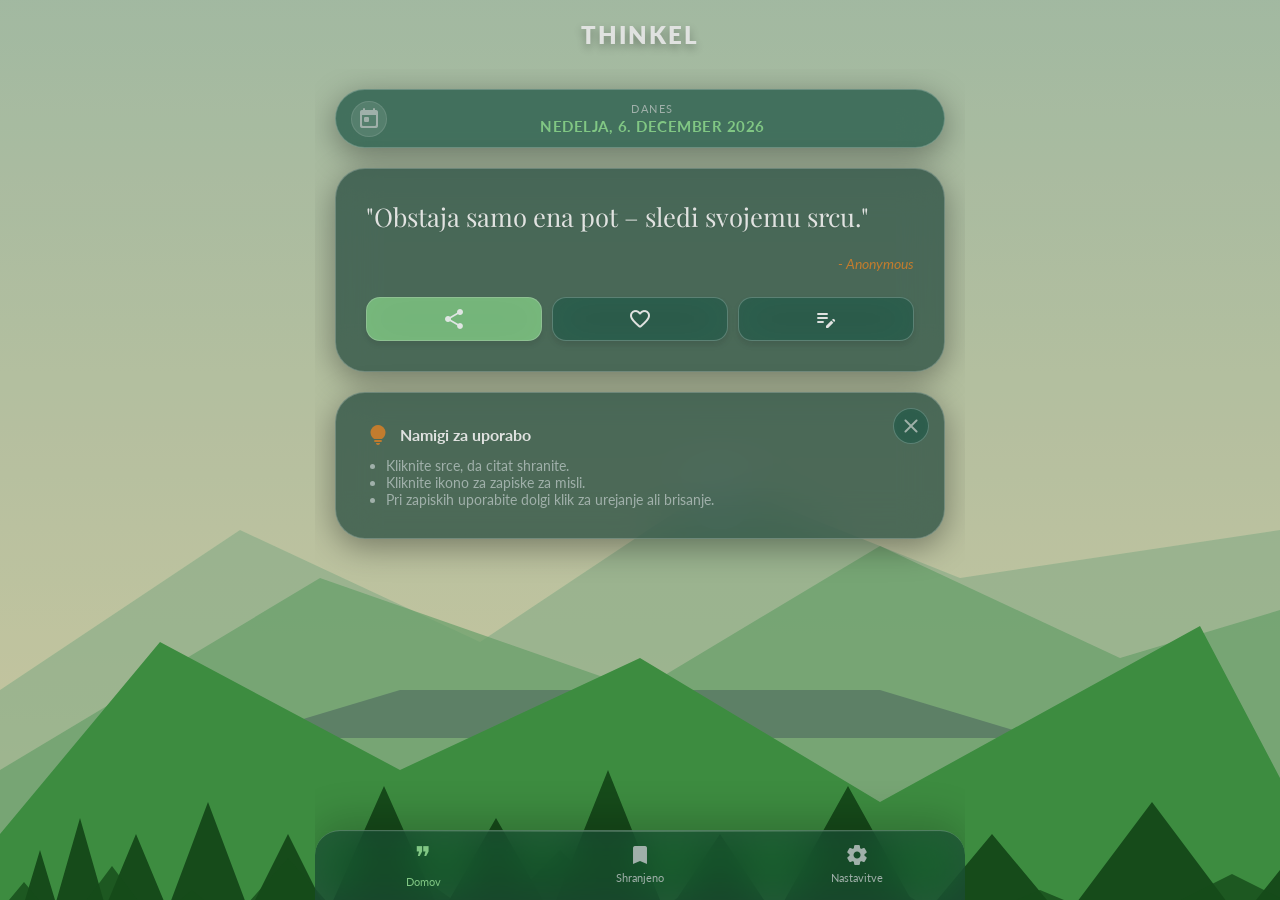
==== index.html @ a015482d "Redesign website to Glassmorphism aesthetic - Implement Glassmorphism globally using CSS variables f" ====
<!DOCTYPE html>
<html lang="sl">
<head>
    <meta charset="UTF-8">
    <meta name="viewport" content="width=device-width, initial-scale=1.0, maximum-scale=1.0, user-scalable=no, viewport-fit=cover">
    <meta name="mobile-web-app-capable" content="yes">
    <meta name="apple-mobile-web-app-capable" content="yes">
    <meta name="apple-mobile-web-app-status-bar-style" content="black-translucent">
    <meta name="theme-color" content="#143028">
    <link rel="manifest" href="manifest.json">
    <link rel="apple-touch-icon" href="icon-192x192.png">
    
    <title>Thinkel - Dnevna Inspiracija</title>
    <meta name="description" content="Thinkel: Dnevna inspiracija, citati in osebni dnevnik.">
    
    <link href="https://fonts.googleapis.com/icon?family=Material+Icons+Round" rel="stylesheet">
    <link href="https://fonts.googleapis.com/css2?family=Lato:wght@300;400;700&family=Playfair+Display:ital,wght@0,400;0,700;1,400&display=swap" rel="stylesheet">
    <link rel="stylesheet" href="style.css">
</head>
<body class="dark-theme">

    <div id="app-container">
        <header>
            <h1>Thinkel</h1>
        </header>

        <main>
            <div class="card date-card">
                <button class="date-picker-btn" onclick="openDatePicker()" aria-label="Izberi datum">
                    <span class="material-icons-round">today</span>
                </button>
                <div class="date-content">
                    <div id="date-label" class="date-label" data-i18n="today">Danes</div>
                    <div id="current-date" class="date-text">...</div>
                </div>
                <input type="date" id="hidden-date-input" onchange="handleDateChange(this.value)" style="opacity: 0; position: absolute; pointer-events: none; width:1px; height:1px;">
            </div>

            <div class="card">
                <div id="quote-content-wrapper">
                    <div id="daily-quote-text" class="quote-text">...</div>
                    <div id="daily-quote-author" class="quote-author"></div>
                    <div class="action-buttons">
                        <button class="action-btn primary" onclick="shareQuote()">
                            <span class="material-icons-round">share</span>
                        </button>
                        <button id="btn-fav-daily" class="action-btn fav" onclick="toggleFavorite(currentQuote.id)">
                            <span class="material-icons-round">favorite_border</span>
                        </button>
                        <button class="action-btn" onclick="openNotesModal()">
                            <span class="material-icons-round">edit_note</span>
                        </button>
                    </div>
                </div>
            </div>

            <div id="info-card" class="card">
                <button class="date-picker-btn glass-btn-close" onclick="hideInfoCard()">
                    <span class="material-icons-round">close</span>
                </button>
                <div style="padding-right: 20px;">
                    <div style="margin-bottom: 10px; display:flex; align-items:center; gap:10px;">
                        <span class="material-icons-round" style="color: var(--accent-gold)">lightbulb</span>
                        <span style="font-weight:700; color: var(--text-primary);" data-i18n="usage_tips">Znamki za uporabo</span>
                    </div>
                    <ul style="margin:0; padding-left:20px; font-size: 0.9rem; color: var(--text-secondary);">
                        <li data-i18n="tip1">Kliknite srce, da citat shranite.</li>
                        <li data-i18n="tip2">Kliknite ikono za zapiske za misli.</li>
                        <li data-i18n="tip3">Pri zapiskih uporabite dolgi klik za urejanje ali brisanje.</li>
                    </ul>
                </div>
            </div>
        </main>

        <!-- Bottom Navigation -->
        <nav class="bottom-nav">
            <a href="index.html" class="nav-item active">
                <span class="nav-quote-icon">❞</span>
                <span data-i18n="nav_today">Domov</span>
            </a>
            <a href="saved.html" class="nav-item">
                <span class="material-icons-round">bookmark</span>
                <span data-i18n="nav_saved">Shranjeno</span>
            </a>
            <a href="settings.html" class="nav-item">
                <span class="material-icons-round">settings</span>
                <span data-i18n="nav_settings">Nastavitve</span>
            </a>
        </nav>
    </div>

    <!-- Notes Modal -->
    <div id="notes-modal" class="modal-overlay">
        <div class="modal-card">
            <div class="modal-header">
                <h3 class="modal-title" data-i18n="my_thoughts">Moje misli</h3>
                <button class="btn btn-icon-only" style="background:transparent; color:var(--text-primary); width:auto;" onclick="closeNotesModal()">
                    <span class="material-icons-round">close</span>
                </button>
            </div>
            <div id="modal-quote-ref" class="modal-quote-ref">
                <span id="modal-quote-text" class="modal-quote-text">...</span>
                <span id="modal-quote-author" class="modal-quote-author">...</span>
            </div>
            
            <textarea id="modal-note-input" class="modal-note-area" placeholder="..." oninput="saveNoteFromModal()"></textarea>
            <button class="btn btn-primary" onclick="closeNotesModal()" data-i18n="save_close">Shrani in zapri</button>
        </div>
    </div>

    <!-- Toast -->
    <div id="toast" class="toast">
        <span class="material-icons-round toast-icon">check_circle</span>
        <span id="toast-message">Sporočilo</span>
    </div>

    <script src="app.js"></script>
    <script>
        function openDatePicker() {
            const input = document.getElementById('hidden-date-input');
            if (input.showPicker) {
                try {
                    input.showPicker();
                } catch (e) {
                    input.click();
                }
            } else {
                input.click();
            }
        }

        // Initialize home page
        document.addEventListener('DOMContentLoaded', () => {
            loadSettings();
            loadDate();
            checkInfoCard();
            loadDailyQuote();
            updateTexts();
        });
    </script>
</body>
</html>
---- style.css ----
:root {
    /* Dark Theme (Default) */
    --bg-color: #143028;
    --surface-color: rgba(31, 69, 57, 0.7);
    --surface-light: rgba(42, 94, 77, 0.8);
    --accent-color: #81C784;
    --accent-gold: #C27C2E;
    --text-primary: #E0E2E0;
    --text-secondary: #A0B0AA;
    --danger: #e57373;
    
    --radius-xl: 30px;
    --radius-md: 16px;
    --radius-sm: 8px;
    --shadow-soft: 0 8px 32px 0 rgba(0, 0, 0, 0.37);
    
    --font-quote: 'Playfair Display', serif;
    --font-ui: 'Lato', sans-serif;
    --font-comic: 'Comic Sans MS', cursive, sans-serif;
    
    --base-font-size: 16px;
    --quote-font-size: 1.6rem;
    
    --safe-area-bottom: env(safe-area-inset-bottom, 20px);

    --glass-blur: 20px;
    --glass-border: 1px solid rgba(255, 255, 255, 0.22);
}

/* Light Theme - Redesigned for compatibility with green background */
body.light-theme {
    --bg-color: #E8F5E9;
    --surface-color: rgba(255, 255, 255, 0.5);
    --surface-light: rgba(255, 255, 255, 0.7);
    --accent-color: #2E7D32;
    --accent-gold: #C27C2E;
    --text-primary: #1B5E20;
    --text-secondary: #4E7E52;
    --shadow-soft: 0 8px 32px 0 rgba(31, 38, 135, 0.1);
    --glass-border: 1px solid rgba(255, 255, 255, 0.45);
}

/* === RESET & BASE === */
* {
    box-sizing: border-box;
    -webkit-tap-highlight-color: transparent;
}

html, body {
    font-size: var(--base-font-size);
    transition: font-size 0.2s ease;
}

body {
    margin: 0;
    padding: 0;
    font-family: var(--font-ui);
    background: url('background.svg') no-repeat center center fixed;
    background-size: cover;
    color: var(--text-primary);
    height: 100vh;
    display: flex;
    flex-direction: column;
    overflow: hidden;
    transition: background-color 0.3s, color 0.3s;
}

/* Base overlay to ensure readability if needed, but we want glass effect */
body::before {
    content: '';
    position: fixed;
    top: 0;
    left: 0;
    width: 100%;
    height: 100%;
    background: rgba(0, 0, 0, 0.2);
    z-index: -1;
}

body.light-theme::before {
    background: rgba(255, 255, 255, 0.1);
}

/* === CONTAINER === */
#app-container {
    width: 100%;
    height: 100%;
    display: flex;
    flex-direction: column;
    position: relative;
}

/* === HEADER === */
header {
    padding: 20px;
    text-align: center;
    z-index: 10;
    position: relative;
}

h1 {
    margin: 0;
    font-size: 1.5rem;
    letter-spacing: 2px;
    color: var(--text-primary);
    text-transform: uppercase;
    font-weight: 800;
    text-shadow: 0 4px 8px rgba(0,0,0,0.3);
}

body.light-theme h1 {
    color: var(--accent-color);
    text-shadow: 0 2px 4px rgba(0,0,0,0.1);
}

.back-btn {
    position: absolute;
    left: 20px;
    top: 50%;
    transform: translateY(-50%);
    background: var(--surface-light);
    backdrop-filter: blur(var(--glass-blur));
    -webkit-backdrop-filter: blur(var(--glass-blur));
    border: var(--glass-border);
    color: var(--text-primary);
    width: 44px;
    height: 44px;
    border-radius: 50%;
    cursor: pointer;
    display: flex;
    align-items: center;
    justify-content: center;
    transition: all 0.2s;
    box-shadow: var(--shadow-soft);
}

.back-btn.show {
    display: flex;
}

.back-btn:active {
    transform: translateY(-50%) scale(0.95);
}

/* === MAIN CONTENT === */
main {
    flex: 1;
    overflow-y: auto;
    padding: 20px;
    padding-bottom: 100px;
    scrollbar-width: none;
}

main::-webkit-scrollbar {
    display: none;
}

.view {
    display: none;
    animation: fadeIn 0.4s ease-out;
}

.view.active {
    display: block;
}

@keyframes fadeIn {
    from {
        opacity: 0;
        transform: translateY(10px);
    }
    to {
        opacity: 1;
        transform: translateY(0);
    }
}

/* === CARDS === */
.card {
    background: var(--surface-color);
    backdrop-filter: blur(var(--glass-blur));
    -webkit-backdrop-filter: blur(var(--glass-blur));
    border-radius: var(--radius-xl);
    padding: 30px;
    margin-bottom: 20px;
    box-shadow: var(--shadow-soft);
    border: var(--glass-border);
    position: relative;
}

/* === DATE CARD === */
.date-card {
    padding: 12px 20px;
    text-align: center;
    background: var(--surface-light);
}

.date-picker-btn {
    position: absolute;
    left: 15px;
    top: 50%;
    transform: translateY(-50%);
    background: rgba(255, 255, 255, 0.1);
    border: 1px solid rgba(255, 255, 255, 0.1);
    color: var(--text-secondary);
    width: 36px;
    height: 36px;
    border-radius: 50%;
    display: flex;
    align-items: center;
    justify-content: center;
    cursor: pointer;
    transition: all 0.2s;
    z-index: 2;
}

.date-picker-btn:active {
    transform: translateY(-50%) scale(0.9);
    background: rgba(255,255,255,0.2);
}

.glass-btn-close {
    top: 15px;
    right: 15px;
    left: auto;
    transform: none;
    background: var(--surface-light);
    border: var(--glass-border);
    backdrop-filter: blur(var(--glass-blur));
    -webkit-backdrop-filter: blur(var(--glass-blur));
}

.glass-btn-close:active {
    transform: scale(0.9);
}

.date-content {
    padding-left: 25px;
    text-align: center;
    flex: 1;
}

.date-label {
    font-size: 0.7rem;
    color: var(--text-secondary);
    text-transform: uppercase;
    letter-spacing: 1.5px;
    margin-bottom: 2px;
}

.date-text {
    font-size: 0.95rem;
    letter-spacing: 0.5px;
    color: var(--accent-color);
    text-transform: uppercase;
    font-weight: 700;
}

/* === QUOTE STYLES === */
.quote-text {
    font-family: var(--font-quote);
    font-size: var(--quote-font-size);
    line-height: 1.4;
    margin-bottom: 20px;
    color: var(--text-primary);
    transition: font-size 0.2s;
    text-shadow: 0 1px 2px rgba(0,0,0,0.1);
}

.quote-author {
    font-family: var(--font-ui);
    font-size: 0.9rem;
    color: var(--accent-gold);
    text-align: right;
    font-style: italic;
    margin-bottom: 25px;
}

/* === BUTTONS === */
.action-buttons {
    display: grid;
    grid-template-columns: 1fr 1fr 1fr;
    gap: 10px;
}

.action-btn {
    background: var(--surface-light);
    backdrop-filter: blur(var(--glass-blur));
    -webkit-backdrop-filter: blur(var(--glass-blur));
    border: var(--glass-border);
    color: var(--text-primary);
    height: 44px;
    border-radius: 14px;
    cursor: pointer;
    display: flex;
    align-items: center;
    justify-content: center;
    transition: transform 0.1s ease, background 0.2s;
    box-shadow: 0 4px 6px rgba(0,0,0,0.1);
}

.action-btn:active {
    transform: scale(0.95);
}

.action-btn.primary {
    background: var(--accent-color);
    opacity: 0.85;
    color: white;
    border: var(--glass-border);
    backdrop-filter: blur(var(--glass-blur));
    -webkit-backdrop-filter: blur(var(--glass-blur));
}

body.light-theme .action-btn.primary {
    color: white;
    background: var(--accent-color);
}

.action-btn.fav.active {
    color: var(--danger);
    background: rgba(229, 115, 115, 0.2);
}

.action-btn .material-icons-round {
    font-size: 24px;
}

@keyframes heartPop {
    0% { transform: scale(1); }
    50% { transform: scale(1.4); }
    100% { transform: scale(1); }
}

.anim-pop {
    animation: heartPop 0.3s cubic-bezier(0.175, 0.885, 0.32, 1.275);
}

/* === LONG PRESS === */
.long-press-active {
    filter: blur(4px);
    opacity: 0.6;
    transition: filter 0.2s ease, opacity 0.2s ease;
    pointer-events: none;
}

.action-row {
    display: flex;
    justify-content: flex-end;
    gap: 10px;
    margin-top: 15px;
    padding-top: 15px;
    border-top: 1px solid rgba(255,255,255,0.1);
    animation: fadeIn 0.2s ease-out;
}

/* === SEARCH === */
.search-container {
    position: sticky;
    top: 0;
    /* background: var(--bg-color); Removed to keep transparency */
    padding: 10px 0 20px 0;
    z-index: 5;
    margin-bottom: 10px;
}

.search-input-wrapper {
    position: relative;
    width: 100%;
}

.search-input-wrapper .material-icons-round {
    position: absolute;
    left: 15px;
    top: 50%;
    transform: translateY(-50%);
    color: var(--text-secondary);
    pointer-events: none;
}

.search-input {
    width: 100%;
    padding: 12px 12px 12px 45px;
    border-radius: var(--radius-md);
    border: var(--glass-border);
    background: var(--surface-color);
    backdrop-filter: blur(var(--glass-blur));
    -webkit-backdrop-filter: blur(var(--glass-blur));
    color: var(--text-primary);
    font-family: var(--font-ui);
    font-size: 1rem;
    outline: none;
    transition: border-color 0.2s;
    box-shadow: var(--shadow-soft);
}

.search-input:focus {
    border-color: var(--accent-color);
}

/* === SAVED ITEMS === */
.saved-tabs {
    display: flex;
    gap: 10px;
    margin-bottom: 10px;
}

.saved-tab {
    flex: 1;
    padding: 12px;
    text-align: center;
    background: var(--surface-color);
    backdrop-filter: blur(var(--glass-blur));
    -webkit-backdrop-filter: blur(var(--glass-blur));
    border: var(--glass-border);
    border-radius: 50px;
    cursor: pointer;
    color: var(--text-secondary);
    font-weight: 700;
    font-size: 0.9rem;
    transition: all 0.2s;
    display: flex;
    align-items: center;
    justify-content: center;
    gap: 6px;
    box-shadow: var(--shadow-soft);
}

.saved-tab.active {
    background: var(--accent-color);
    opacity: 0.9;
    color: white;
    border: var(--glass-border);
    backdrop-filter: blur(var(--glass-blur));
    -webkit-backdrop-filter: blur(var(--glass-blur));
}

.saved-tab .material-icons-round {
    font-size: 18px;
}

.fav-item, .note-item {
    background: var(--surface-color);
    backdrop-filter: blur(var(--glass-blur));
    -webkit-backdrop-filter: blur(var(--glass-blur));
    border: var(--glass-border);
    padding: 20px;
    border-radius: var(--radius-md);
    margin-bottom: 15px;
    display: block;
    transition: transform 0.2s;
    box-shadow: var(--shadow-soft);
    position: relative;
}

.note-item {
    border-left: 4px solid var(--accent-gold);
    cursor: pointer;
}

.note-item:active {
    transform: scale(0.98);
}

.fav-content, .note-content {
    pointer-events: none;
}

.fav-quote, .note-quote-ref {
    font-family: var(--font-quote);
    font-size: 1.1rem;
    margin-bottom: 5px;
}

.fav-author {
    font-size: 0.8rem;
    color: var(--text-secondary);
}

.note-quote-ref {
    font-size: 0.9rem;
    font-style: italic;
    opacity: 0.6;
    color: var(--accent-gold);
    margin-bottom: 4px;
    display: block;
}

.note-author {
    font-size: 0.8rem;
    color: var(--text-secondary);
    margin-bottom: 12px;
}

.note-body {
    font-size: 1.15rem;
    line-height: 1.5;
    white-space: pre-wrap;
    color: var(--text-primary);
}

/* === SETTINGS === */
.setting-item {
    margin-bottom: 35px;
}

.setting-label {
    font-size: 0.85rem;
    color: var(--text-secondary);
    display: block;
    margin-bottom: 12px;
    padding-left: 4px;
}

.segment-control {
    background: var(--surface-light);
    backdrop-filter: blur(var(--glass-blur));
    -webkit-backdrop-filter: blur(var(--glass-blur));
    border: var(--glass-border);
    padding: 5px;
    border-radius: 50px;
    display: flex;
    position: relative;
    gap: 4px;
    box-shadow: var(--shadow-soft);
}

.segment-pill {
    position: absolute;
    top: 5px;
    bottom: 5px;
    left: 0;
    background: rgba(255, 255, 255, 0.2);
    backdrop-filter: blur(5px);
    -webkit-backdrop-filter: blur(5px);
    border: 1px solid rgba(255, 255, 255, 0.3);
    border-radius: 25px;
    z-index: 1;
    transition: transform 0.3s cubic-bezier(0.4, 0.0, 0.2, 1), width 0.3s cubic-bezier(0.4, 0.0, 0.2, 1);
    box-shadow: 0 4px 12px rgba(0,0,0,0.1);
}

body.light-theme .segment-pill {
    background: rgba(0, 0, 0, 0.05);
    border: 1px solid rgba(0, 0, 0, 0.1);
}

.segment-opt {
    flex: 1;
    text-align: center;
    padding: 10px 0;
    border-radius: 25px;
    color: var(--text-secondary);
    font-size: 0.95rem;
    font-weight: 600;
    cursor: pointer;
    z-index: 2;
    position: relative;
    transition: color 0.2s;
    user-select: none;
    background: transparent;
}

input[type="file"] {
    display: none;
}

/* === WALLPAPER EDITOR === */
.main-container {
    flex: 1;
    display: flex;
    flex-direction: column;
    overflow: hidden;
    position: relative;
}

#editor-view {
    display: none;
    flex-direction: column;
    height: 100%;
    overflow: hidden;
    position: relative;
}

#editor-view.active {
    display: flex;
}

.image-section {
    height: 50vh;
    min-height: 300px;
    max-height: 500px;
    position: relative;
    flex-shrink: 0;
    background-color: rgba(0,0,0,0.1);
    border-radius: var(--radius-xl);
    overflow: hidden;
    margin: 0 20px 20px 20px;
}

#image-container {
    position: relative;
    width: 100%;
    height: 100%;
    background-size: contain;
    background-position: center;
    background-repeat: no-repeat;
    border-radius: var(--radius-xl);
}

#quote-overlay {
    position: absolute;
    width: 85%;
    max-width: 320px;
    text-align: center;
    padding: 25px;
    border-radius: var(--radius-md);
    transition: all 0.3s ease;
    z-index: 2;
    top: 50%;
    left: 50%;
    transform: translate(-50%, -50%);
    text-shadow: 0 2px 4px rgba(0,0,0,0.5);
    background: transparent;
    border: none;
    backdrop-filter: none;
    -webkit-backdrop-filter: none;
}

body.light-theme #quote-overlay {
    text-shadow: 0 2px 4px rgba(0,0,0,0.2);
}

#quote-text {
    font-family: var(--font-quote);
    font-size: var(--quote-font-size);
    color: var(--text-primary);
    line-height: 1.4;
    margin: 0;
    word-wrap: break-word;
}

#quote-author {
    font-family: var(--font-ui);
    font-size: 0.9rem;
    color: var(--accent-gold);
    text-align: right;
    font-style: italic;
    margin-top: 15px;
}

.controls-section {
    flex: 1;
    overflow-y: auto;
    padding: 0 20px 20px 20px;
    -webkit-overflow-scrolling: touch;
    scrollbar-width: none;
}

.controls-section::-webkit-scrollbar {
    display: none;
}

#upload-view {
    display: none;
    flex-direction: column;
    justify-content: center;
    align-items: center;
    height: 100%;
    padding: 20px;
    animation: fadeIn 0.4s ease-out;
}

#upload-view.active {
    display: flex;
}

#upload-card {
    display: flex;
    flex-direction: column;
    align-items: center;
    justify-content: center;
    min-height: 300px;
    border: 2px dashed var(--surface-light);
    background: var(--surface-color);
    backdrop-filter: blur(var(--glass-blur));
    -webkit-backdrop-filter: blur(var(--glass-blur));
    cursor: pointer;
    transition: all 0.2s;
    border-radius: var(--radius-xl);
    width: 100%;
    max-width: 400px;
    box-shadow: var(--shadow-soft);
}

#upload-card:hover {
    border-color: var(--accent-color);
}

#upload-icon {
    font-size: 48px;
    color: var(--text-secondary);
    margin-bottom: 15px;
}

#upload-text {
    color: var(--text-secondary);
    text-align: center;
}

.control-group {
    margin-bottom: 25px;
}

.control-label {
    font-size: 0.85rem;
    color: var(--text-secondary);
    display: block;
    margin-bottom: 12px;
    padding-left: 4px;
}

/* Slider */
.slider-container {
    width: 100%;
}

input[type="range"] {
    -webkit-appearance: none;
    width: 100%;
    height: 6px;
    border-radius: 3px;
    background: var(--surface-light);
    outline: none;
}

input[type="range"]::-webkit-slider-thumb {
    -webkit-appearance: none;
    width: 20px;
    height: 20px;
    border-radius: 50%;
    background: var(--accent-color);
    cursor: pointer;
    box-shadow: 0 2px 4px rgba(0,0,0,0.2);
}

input[type="range"]::-moz-range-thumb {
    width: 20px;
    height: 20px;
    border-radius: 50%;
    background: var(--accent-color);
    cursor: pointer;
    border: none;
    box-shadow: 0 2px 4px rgba(0,0,0,0.2);
}

/* Color Picker */
.color-row {
    display: flex;
    gap: 12px;
    align-items: center;
}

#color-picker-btn {
    width: 44px;
    height: 44px;
    border-radius: 50%;
    border: 3px solid var(--surface-light);
    cursor: pointer;
    transition: all 0.2s;
}

#color-picker-btn:active {
    transform: scale(0.9);
}

.color-swatches {
    display: flex;
    gap: 8px;
    flex-wrap: wrap;
}

.color-swatch {
    width: 36px;
    height: 36px;
    border-radius: 50%;
    border: 2px solid transparent;
    cursor: pointer;
    transition: all 0.2s;
}

.color-swatch.active {
    border-color: var(--accent-color);
    transform: scale(1.1);
}

/* Alignment Buttons */
.alignment-buttons {
    display: flex;
    gap: 10px;
}

.align-btn {
    background: var(--surface-light);
    backdrop-filter: blur(var(--glass-blur));
    -webkit-backdrop-filter: blur(var(--glass-blur));
    border: var(--glass-border);
    color: var(--text-primary);
    width: 44px;
    height: 44px;
    border-radius: 14px;
    cursor: pointer;
    display: flex;
    align-items: center;
    justify-content: center;
    transition: all 0.2s;
    box-shadow: 0 4px 6px rgba(0,0,0,0.1);
}

.align-btn.active {
    background: var(--accent-color);
    color: var(--bg-color);
    border: none;
}

.align-btn:active {
    transform: scale(0.95);
}

/* === BUTTONS === */
.btn {
    background: var(--surface-light);
    backdrop-filter: blur(var(--glass-blur));
    -webkit-backdrop-filter: blur(var(--glass-blur));
    border: var(--glass-border);
    color: var(--text-primary);
    padding: 12px 20px;
    border-radius: var(--radius-md);
    font-family: var(--font-ui);
    font-weight: 700;
    font-size: 0.9rem;
    cursor: pointer;
    display: flex;
    align-items: center;
    justify-content: center;
    gap: 8px;
    transition: all 0.2s ease;
    text-decoration: none;
    box-shadow: var(--shadow-soft);
}

.btn:active {
    transform: scale(0.96);
}

.btn-primary {
    background: var(--accent-color);
    opacity: 0.9;
    color: white;
    width: 100%;
    border: var(--glass-border);
    backdrop-filter: blur(var(--glass-blur));
    -webkit-backdrop-filter: blur(var(--glass-blur));
}

.btn-danger {
    background: var(--danger);
    color: white;
    border: none;
}

.btn-secondary {
    background: rgba(255,255,255,0.15);
    color: var(--text-primary);
}

.btn-icon-only {
    padding: 10px;
    width: 44px;
    height: 44px;
    flex: none;
}

/* === BOTTOM NAV === */
.bottom-nav {
    position: fixed;
    bottom: 0;
    left: 0;
    width: 100%;
    padding-bottom: calc(12px + var(--safe-area-bottom));
    padding-top: 12px;
    background: var(--surface-color);
    backdrop-filter: blur(var(--glass-blur)) saturate(180%);
    -webkit-backdrop-filter: blur(var(--glass-blur)) saturate(180%);
    border-top: var(--glass-border);
    box-shadow: 0 -10px 40px rgba(0,0,0,0.2);
    display: flex;
    justify-content: space-around;
    border-top-left-radius: 25px;
    border-top-right-radius: 25px;
    z-index: 100;
}

.bottom-nav::before {
    content: '';
    position: absolute;
    top: 0;
    left: 0;
    right: 0;
    height: 1px;
    background: linear-gradient(90deg, transparent, rgba(255,255,255,0.5), transparent);
    opacity: 0.4;
}

.nav-item {
    color: var(--text-secondary);
    text-decoration: none;
    display: flex;
    flex-direction: column;
    align-items: center;
    font-size: 0.7rem;
    gap: 4px;
    transition: color 0.2s;
    width: 60px;
    height: 100%;
    justify-content: flex-start;
}

.nav-item.active {
    color: var(--accent-color);
}

.nav-item .material-icons-round {
    font-size: 24px;
}

.nav-quote-icon {
    font-family: var(--font-quote);
    font-size: 30px;
    line-height: 1;
    margin-top: -2px;
    opacity: 0.8;
}

.nav-item.active .nav-quote-icon {
    opacity: 1;
}

/* === MODALS === */
.modal-overlay {
    position: fixed;
    top: 0;
    left: 0;
    width: 100%;
    height: 100%;
    background: rgba(0, 0, 0, 0.4);
    backdrop-filter: blur(8px);
    -webkit-backdrop-filter: blur(8px);
    z-index: 1000;
    display: flex;
    align-items: center;
    justify-content: center;
    opacity: 0;
    pointer-events: none;
    transition: opacity 0.3s ease;
    padding-bottom: var(--safe-area-bottom);
}

.modal-overlay.open {
    opacity: 1;
    pointer-events: auto;
}

.modal-card {
    background: var(--surface-color);
    backdrop-filter: blur(var(--glass-blur));
    -webkit-backdrop-filter: blur(var(--glass-blur));
    width: 90%;
    max-width: 400px;
    max-height: 80vh;
    border-radius: var(--radius-xl);
    padding: 25px;
    text-align: left;
    transform: scale(0.9);
    transition: transform 0.3s cubic-bezier(0.175, 0.885, 0.32, 1.275);
    border: var(--glass-border);
    display: flex;
    flex-direction: column;
    margin-bottom: 20px;
    box-shadow: var(--shadow-soft);
}

.modal-overlay.open .modal-card {
    transform: scale(1);
}

.modal-header {
    display: flex;
    justify-content: space-between;
    align-items: center;
    margin-bottom: 15px;
}

.modal-title {
    font-size: 1.2rem;
    color: var(--text-primary);
    margin: 0;
    font-family: var(--font-quote);
}

.modal-quote-ref {
    background: rgba(0,0,0,0.15);
    border-left: 3px solid var(--accent-gold);
    padding: 10px 15px;
    margin-bottom: 15px;
    border-radius: var(--radius-sm);
    font-size: 0.85rem;
    color: var(--text-secondary);
    display: flex;
    flex-direction: column;
    gap: 4px;
}

body.light-theme .modal-quote-ref {
    background: rgba(255,255,255,0.2);
}

.modal-quote-text {
    display: block;
    color: var(--text-primary);
    font-family: var(--font-quote);
    font-size: 0.95rem;
    line-height: 1.3;
}

.modal-quote-author {
    font-size: 0.8rem;
    text-align: right;
    color: var(--accent-gold);
    font-style: italic;
}

.modal-note-area {
    width: 100%;
    background: rgba(0,0,0,0.1);
    border: 1px solid rgba(255,255,255,0.1);
    border-radius: var(--radius-md);
    color: var(--text-primary);
    padding: 15px;
    font-family: var(--font-ui);
    font-size: 1rem;
    resize: none;
    outline: none;
    flex: 1;
    min-height: 200px;
    margin-bottom: 15px;
}

.modal-note-area:focus {
    border-color: var(--accent-color);
}

body.light-theme .modal-note-area {
    background: rgba(255,255,255,0.3);
    border: 1px solid rgba(0,0,0,0.1);
}

/* === TOAST === */
.toast {
    position: fixed;
    top: 20px;
    left: 50%;
    transform: translateX(-50%) translateY(-100px);
    background: var(--surface-color);
    backdrop-filter: blur(var(--glass-blur));
    -webkit-backdrop-filter: blur(var(--glass-blur));
    color: var(--text-primary);
    padding: 12px 24px;
    border-radius: 50px;
    box-shadow: var(--shadow-soft);
    display: flex;
    align-items: center;
    gap: 10px;
    z-index: 200;
    opacity: 0;
    transition: all 0.3s;
    font-size: 0.9rem;
    white-space: nowrap;
    border: var(--glass-border);
}

.toast.show {
    transform: translateX(-50%) translateY(0);
    opacity: 1;
}

.toast-icon {
    color: var(--accent-color);
}

/* === DESKTOP === */
@media (min-width: 600px) {
    body {
        display: flex;
        align-items: center;
        justify-content: center;
    }
    
    #app-container {
        width: 100%;
        max-width: 650px; 
        height: 100vh;
        overflow: hidden;
    }
    
    .bottom-nav {
        position: absolute;
        width: 100%;
        left: 0;
    }
}

/* Wallpaper editor overrides for glassmorphism */
#wallpaper-page #app-container {
    background: transparent;
}

#wallpaper-page .preview-section {
    background: var(--surface-color);
    backdrop-filter: blur(var(--glass-blur));
    -webkit-backdrop-filter: blur(var(--glass-blur));
    border: var(--glass-border);
}

#wallpaper-page .control-group {
    background: var(--surface-color);
    backdrop-filter: blur(var(--glass-blur));
    -webkit-backdrop-filter: blur(var(--glass-blur));
    border: var(--glass-border);
}

#wallpaper-page .font-option {
    background: rgba(255,255,255,0.1);
    border: 1px solid rgba(255,255,255,0.1);
}

#wallpaper-page .font-option.active {
    background: rgba(129, 199, 132, 0.3);
    border-color: var(--accent-color);
}

#wallpaper-page .align-btn {
    background: rgba(255,255,255,0.1);
}

#wallpaper-page .align-btn.active {
    background: var(--accent-color);
}

#wallpaper-page .color-modal-card {
    background: var(--surface-color);
    backdrop-filter: blur(var(--glass-blur));
    -webkit-backdrop-filter: blur(var(--glass-blur));
    border: var(--glass-border);
}

#wallpaper-page .close-color-modal {
    background: var(--accent-color);
    color: var(--bg-color);
}
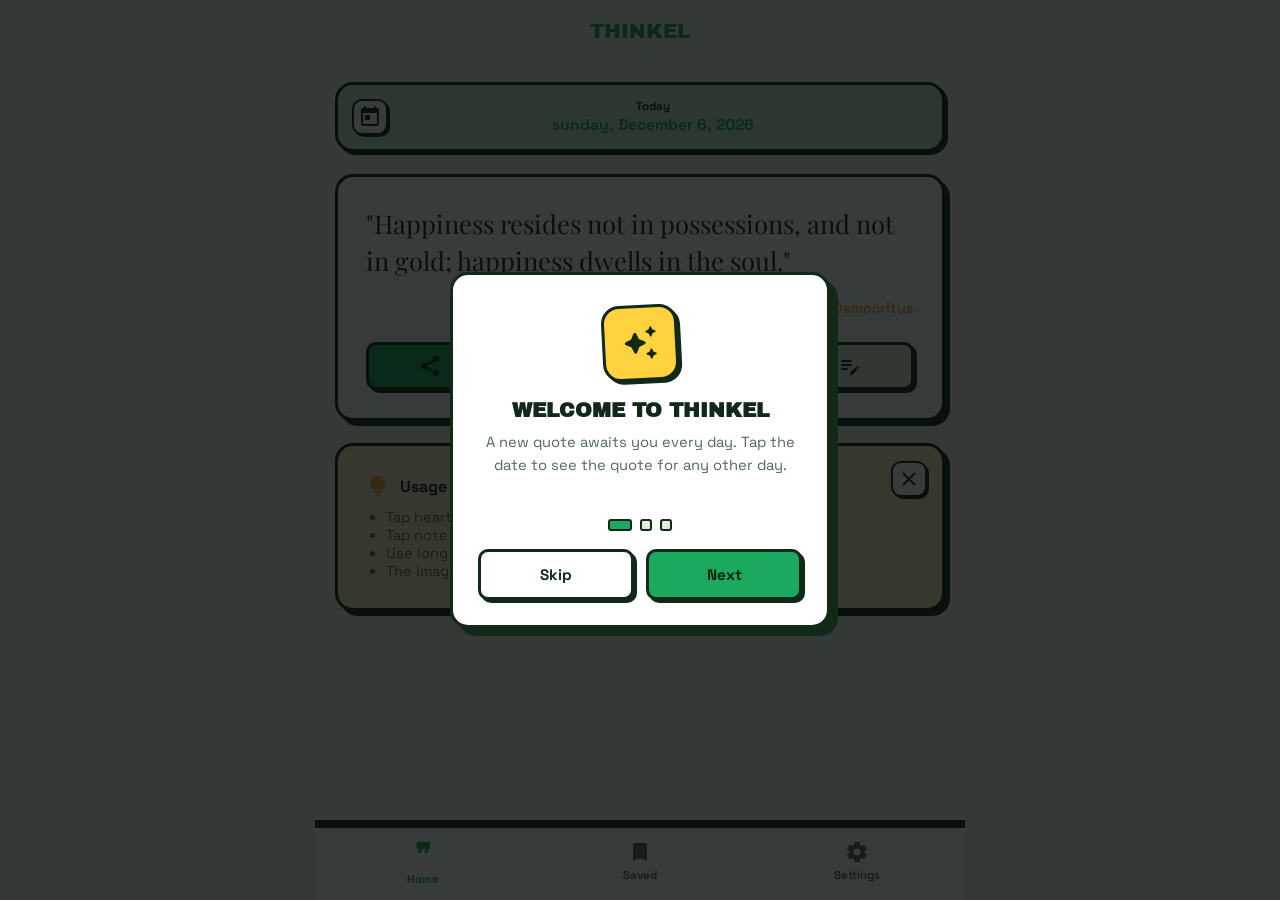
==== commit c452a248: "Add files via upload" ====
--- a/index.html
+++ b/index.html
@@ -1,23 +1,67 @@
 <!DOCTYPE html>
-<html lang="sl">
+<html lang="en">
 <head>
     <meta charset="UTF-8">
-    <meta name="viewport" content="width=device-width, initial-scale=1.0, maximum-scale=1.0, user-scalable=no, viewport-fit=cover">
+    <meta name="viewport" content="width=device-width, initial-scale=1.0, viewport-fit=cover">
     <meta name="mobile-web-app-capable" content="yes">
     <meta name="apple-mobile-web-app-capable" content="yes">
     <meta name="apple-mobile-web-app-status-bar-style" content="black-translucent">
-    <meta name="theme-color" content="#143028">
+    <meta name="theme-color" content="#F1F6EC">
     <link rel="manifest" href="manifest.json">
-    <link rel="apple-touch-icon" href="icon-192x192.png">
-    
-    <title>Thinkel - Dnevna Inspiracija</title>
-    <meta name="description" content="Thinkel: Dnevna inspiracija, citati in osebni dnevnik.">
-    
+    <link rel="icon" href="data:image/svg+xml,%3Csvg xmlns='http://www.w3.org/2000/svg' viewBox='0 0 32 32'%3E%3Crect x='2' y='4' width='27' height='27' rx='6' fill='%231CA85E'/%3E%3Crect x='5' y='1' width='27' height='27' rx='6' fill='%23FFFFFF' stroke='%2312291A' stroke-width='2'/%3E%3Ctext x='18' y='21' font-size='15' font-family='Arial Black,Arial,sans-serif' font-weight='900' text-anchor='middle' fill='%2312291A'%3ET%3C/text%3E%3C/svg%3E">
+    <link rel="apple-touch-icon" href="icons/icon-192x192.png">
+
+    <title>Thinkel – Daily Inspiration | Dnevna inspiracija</title>
+    <meta name="description" content="Thinkel: a new thought-provoking quote every day, a personal journal and a wallpaper editor. Free bilingual (SI/EN) PWA. | Thinkel: vsak dan nov citat za razmislek, osebni dnevnik in urejevalnik ozadij. Brezplačna PWA aplikacija v slovenščini in angleščini.">
+    <meta name="keywords" content="citati, dnevni citat, inspiracija, motivacija, quotes, daily quote, inspiration, Thinkel">
+
+    <!-- Open Graph -->
+    <meta property="og:type" content="website">
+    <meta property="og:site_name" content="Thinkel">
+    <meta property="og:url" content="https://daily-quote.neocities.org/">
+    <meta property="og:title" content="Thinkel – Daily Inspiration | Dnevna inspiracija">
+    <meta property="og:description" content="A new quote every day, favorites, notes and a wallpaper editor. | Vsak dan nov citat za razmislek, priljubljeni citati, zapiski in urejevalnik ozadij.">
+    <meta property="og:image" content="https://daily-quote.neocities.org/og-image.png">
+    <meta property="og:image:width" content="1200">
+    <meta property="og:image:height" content="630">
+    <meta property="og:image:alt" content="Thinkel – dnevna inspiracija | daily inspiration">
+    <meta property="og:locale" content="en_US">
+    <meta property="og:locale:alternate" content="sl_SI">
+
+    <!-- Twitter Card -->
+    <meta name="twitter:card" content="summary_large_image">
+    <meta name="twitter:title" content="Thinkel – Daily Inspiration | Dnevna inspiracija">
+    <meta name="twitter:description" content="A new quote every day. | Vsak dan nov citat za razmislek.">
+    <meta name="twitter:image" content="https://daily-quote.neocities.org/og-image.png">
+
+    <!-- Structured data -->
+    <script type="application/ld+json">
+    {
+      "@context": "https://schema.org",
+      "@type": "WebApplication",
+      "name": "Thinkel",
+      "alternateName": "Thinkel – Dnevna inspiracija",
+      "url": "https://daily-quote.neocities.org/",
+      "applicationCategory": "LifestyleApplication",
+      "operatingSystem": "Any",
+      "description": "A new thought-provoking quote every day, a personal journal and a wallpaper editor. Bilingual PWA (EN/SI).",
+      "inLanguage": "en",
+      "isAccessibleForFree": true,
+      "offers": {
+        "@type": "Offer",
+        "price": "0",
+        "priceCurrency": "EUR"
+      }
+    }
+    </script>
+
+    <link rel="preconnect" href="https://fonts.googleapis.com">
+    <link rel="preconnect" href="https://fonts.gstatic.com" crossorigin>
     <link href="https://fonts.googleapis.com/icon?family=Material+Icons+Round" rel="stylesheet">
-    <link href="https://fonts.googleapis.com/css2?family=Lato:wght@300;400;700&family=Playfair+Display:ital,wght@0,400;0,700;1,400&display=swap" rel="stylesheet">
-    <link rel="stylesheet" href="style.css">
+    <link href="https://fonts.googleapis.com/css2?family=Archivo+Black&family=Space+Grotesk:wght@400;500;700&family=Playfair+Display:ital,wght@0,400;0,700;1,400&display=swap" rel="stylesheet">
+    <link rel="stylesheet" href="css/style.css?v=4">
 </head>
-<body class="dark-theme">
+<body data-page="home">
 
     <div id="app-container">
         <header>
@@ -26,11 +70,11 @@
 
         <main>
             <div class="card date-card">
-                <button class="date-picker-btn" onclick="openDatePicker()" aria-label="Izberi datum">
+                <button class="date-picker-btn" onclick="openDatePicker()" aria-label="Choose date">
                     <span class="material-icons-round">today</span>
                 </button>
                 <div class="date-content">
-                    <div id="date-label" class="date-label" data-i18n="today">Danes</div>
+                    <div id="date-label" class="date-label" data-i18n="today">Today</div>
                     <div id="current-date" class="date-text">...</div>
                 </div>
                 <input type="date" id="hidden-date-input" onchange="handleDateChange(this.value)" style="opacity: 0; position: absolute; pointer-events: none; width:1px; height:1px;">
@@ -40,14 +84,18 @@
                 <div id="quote-content-wrapper">
                     <div id="daily-quote-text" class="quote-text">...</div>
                     <div id="daily-quote-author" class="quote-author"></div>
+                    <div id="daily-quote-source" class="quote-source" style="display:none;"></div>
                     <div class="action-buttons">
-                        <button class="action-btn primary" onclick="shareQuote()">
+                        <button class="action-btn primary" onclick="shareQuote()" aria-label="Share quote">
                             <span class="material-icons-round">share</span>
                         </button>
-                        <button id="btn-fav-daily" class="action-btn fav" onclick="toggleFavorite(currentQuote.id)">
+                        <button class="action-btn" onclick="copyQuoteAsImage()" aria-label="Create quote image (9:16)">
+                            <span class="material-icons-round">add_photo_alternate</span>
+                        </button>
+                        <button id="btn-fav-daily" class="action-btn fav" onclick="toggleFavorite(currentQuote.id)" aria-label="Save to favorites">
                             <span class="material-icons-round">favorite_border</span>
                         </button>
-                        <button class="action-btn" onclick="openNotesModal()">
+                        <button class="action-btn" onclick="openNotesModal()" aria-label="Add a thought">
                             <span class="material-icons-round">edit_note</span>
                         </button>
                     </div>
@@ -55,18 +103,19 @@
             </div>
 
             <div id="info-card" class="card">
-                <button class="date-picker-btn glass-btn-close" onclick="hideInfoCard()">
+                <button class="date-picker-btn" style="top: 15px; right: 15px; left: auto; transform: none;" onclick="hideInfoCard()">
                     <span class="material-icons-round">close</span>
                 </button>
                 <div style="padding-right: 20px;">
                     <div style="margin-bottom: 10px; display:flex; align-items:center; gap:10px;">
-                        <span class="material-icons-round" style="color: var(--accent-gold)">lightbulb</span>
-                        <span style="font-weight:700; color: var(--text-primary);" data-i18n="usage_tips">Znamki za uporabo</span>
+                        <span class="material-icons-round" style="color: var(--gold)">lightbulb</span>
+                        <span style="font-weight:700;" data-i18n="usage_tips">Usage Tips</span>
                     </div>
-                    <ul style="margin:0; padding-left:20px; font-size: 0.9rem; color: var(--text-secondary);">
-                        <li data-i18n="tip1">Kliknite srce, da citat shranite.</li>
-                        <li data-i18n="tip2">Kliknite ikono za zapiske za misli.</li>
-                        <li data-i18n="tip3">Pri zapiskih uporabite dolgi klik za urejanje ali brisanje.</li>
+                    <ul style="margin:0; padding-left:20px; font-size: 0.9rem; color: var(--ink-soft);">
+                        <li data-i18n="tip1">Tap the heart to save a quote.</li>
+                        <li data-i18n="tip2">Tap the note icon to add your thoughts.</li>
+                        <li data-i18n="tip3">Long-press a note to edit or delete it.</li>
+                        <li data-i18n="tip4">The image button turns the quote into a 9:16 picture.</li>
                     </ul>
                 </div>
             </div>
@@ -76,25 +125,45 @@
         <nav class="bottom-nav">
             <a href="index.html" class="nav-item active">
                 <span class="nav-quote-icon">❞</span>
-                <span data-i18n="nav_today">Domov</span>
+                <span data-i18n="nav_today">Home</span>
             </a>
             <a href="saved.html" class="nav-item">
                 <span class="material-icons-round">bookmark</span>
-                <span data-i18n="nav_saved">Shranjeno</span>
+                <span data-i18n="nav_saved">Saved</span>
             </a>
             <a href="settings.html" class="nav-item">
                 <span class="material-icons-round">settings</span>
-                <span data-i18n="nav_settings">Nastavitve</span>
+                <span data-i18n="nav_settings">Settings</span>
             </a>
         </nav>
+    </div>
+
+    <!-- Onboarding (first visit only) -->
+    <div id="onboarding-overlay">
+        <div class="onboarding-card">
+            <div class="onboarding-icon-wrap">
+                <span class="material-icons-round" id="ob-icon">auto_awesome</span>
+            </div>
+            <h3 class="onboarding-title" id="ob-title"></h3>
+            <p class="onboarding-text" id="ob-text"></p>
+            <div class="onboarding-dots">
+                <div class="onboarding-dot active"></div>
+                <div class="onboarding-dot"></div>
+                <div class="onboarding-dot"></div>
+            </div>
+            <div class="onboarding-actions">
+                <button class="btn btn-secondary" onclick="closeOnboarding()" id="ob-skip">Skip</button>
+                <button class="btn btn-primary" onclick="obNext()" id="ob-next">Next</button>
+            </div>
+        </div>
     </div>
 
     <!-- Notes Modal -->
     <div id="notes-modal" class="modal-overlay">
         <div class="modal-card">
             <div class="modal-header">
-                <h3 class="modal-title" data-i18n="my_thoughts">Moje misli</h3>
-                <button class="btn btn-icon-only" style="background:transparent; color:var(--text-primary); width:auto;" onclick="closeNotesModal()">
+                <h3 class="modal-title" data-i18n="my_thoughts">My Thoughts</h3>
+                <button class="btn btn-icon-only btn-secondary" style="width:auto;" onclick="closeNotesModal()">
                     <span class="material-icons-round">close</span>
                 </button>
             </div>
@@ -102,19 +171,19 @@
                 <span id="modal-quote-text" class="modal-quote-text">...</span>
                 <span id="modal-quote-author" class="modal-quote-author">...</span>
             </div>
-            
+
             <textarea id="modal-note-input" class="modal-note-area" placeholder="..." oninput="saveNoteFromModal()"></textarea>
-            <button class="btn btn-primary" onclick="closeNotesModal()" data-i18n="save_close">Shrani in zapri</button>
+            <button class="btn btn-primary" onclick="closeNotesModal()" data-i18n="save_close">Save & Close</button>
         </div>
     </div>
 
     <!-- Toast -->
     <div id="toast" class="toast">
         <span class="material-icons-round toast-icon">check_circle</span>
-        <span id="toast-message">Sporočilo</span>
-    </div>
-
-    <script src="app.js"></script>
+        <span id="toast-message">Message</span>
+    </div>
+
+    <script src="js/app.js?v=4"></script>
     <script>
         function openDatePicker() {
             const input = document.getElementById('hidden-date-input');
@@ -136,7 +205,8 @@
             checkInfoCard();
             loadDailyQuote();
             updateTexts();
+            initOnboarding();
         });
     </script>
 </body>
-</html>+</html>
--- a/css/style.css
+++ b/css/style.css
@@ -0,0 +1,1194 @@
+/* hallmark · stamp: thinkel v4 · theme: custom "neo-brutalism" (by request) · genre: playful · job: read the daily quote, reflect, note thoughts, share as image · material: real (47 quotes per language, user's own notes) · absent: metrics, photos
+   critique: signature = the daily quote card with its four chunky actions; the 9:16 share image is drawn in the same language
+   waiver: info-card with usage tips kept (dismissible, duplicates onboarding) · sweep: floor-clean (tokens only, no transition:all, focus-visible everywhere, reduced-motion fallback, user scaling restored) */
+
+/* ═══════════════════════════════════════════════════════════
+   THINKEL — Neo-Brutalism design system
+   LIGHT-ONLY (v3): fresh sage paper, white cards, vivid green.
+   The dark theme was removed per user request — no .light-theme
+   overrides exist any more; leftover body classes are harmless.
+   ═══════════════════════════════════════════════════════════ */
+
+:root {
+    /* Light theme — fresh sage paper (the only theme) */
+    --paper:        #F1F6EC;
+    --surface:      #FFFFFF;
+    --surface-2:    #E2EDD9;
+
+    --ink:          #12291A;   /* text + line colour */
+    --ink-soft:     #52685A;
+    --shadow-c:     #12291A;   /* hard offset shadow */
+
+    --green:        #1CA85E;
+    --green-deep:   #0E3D23;
+    --green-tint:   #C9ECD5;
+    --on-green:     #0A2414;
+
+    --gold:         #F2A93B;
+    --gold-tint:    #FBEDCB;
+    --on-gold:      #3A2703;
+
+    --red:          #E4572E;
+    --red-tint:     #FBDFD3;
+    --on-red:       #3D1505;
+
+    --yellow:       #FFD23F;
+
+    /* structure */
+    --border-w:     3px;
+    --r-xl:         18px;
+    --r-md:         10px;
+    --r-pill:       999px;
+    --shadow-sm:    3px 3px 0 0 var(--shadow-c);
+    --shadow-md:    5px 5px 0 0 var(--shadow-c);
+    --shadow-lg:    8px 8px 0 0 var(--shadow-c);
+
+    /* type */
+    --font-display: 'Archivo Black', 'Space Grotesk', system-ui, sans-serif;
+    --font-ui:      'Space Grotesk', 'Segoe UI', system-ui, sans-serif;
+    --font-quote:   'Playfair Display', Georgia, serif;
+
+    --base-font-size: 16px;
+    --quote-font-size: 1.6rem;
+
+    --safe-area-bottom: env(safe-area-inset-bottom, 20px);
+
+    /* ── legacy aliases (wallpaper editor + old hooks rely on these) ── */
+    --bg-color:       var(--paper);
+    --surface-color:  var(--surface);
+    --surface-light:  var(--surface-2);
+    --accent-color:   var(--green);
+    --accent-gold:    var(--gold);
+    --text-primary:   var(--ink);
+    --text-secondary: var(--ink-soft);
+    --danger:         var(--red);
+    --radius-xl:      var(--r-xl);
+    --radius-md:      var(--r-md);
+    --radius-sm:      8px;
+    --shadow-soft:    var(--shadow-md);
+}
+
+/* ═══ RESET & BASE ═══════════════════════════════════════ */
+* {
+    box-sizing: border-box;
+    -webkit-tap-highlight-color: transparent;
+}
+
+html, body {
+    font-size: var(--base-font-size);
+    overflow-x: clip;
+}
+
+body {
+    margin: 0;
+    padding: 0;
+    font-family: var(--font-ui);
+    background-color: var(--paper);
+    color: var(--ink);
+    height: 100vh;
+    /* 100dvh = the actually VISIBLE height on a phone (URL bar taken into account) */
+    height: 100dvh;
+    display: flex;
+    flex-direction: column;
+    overflow-x: clip;
+    overflow-y: hidden;   /* app shell: main scrolls, body never does */
+    transition: background-color 0.3s, color 0.3s;
+}
+
+/* instant focus, everywhere (Floor 6) */
+:focus-visible {
+    outline: 3px solid var(--gold);
+    outline-offset: 2px;
+    border-radius: 4px;
+}
+
+/* ═══ CONTAINER ══════════════════════════════════════════ */
+#app-container {
+    width: 100%;
+    height: 100%;
+    display: flex;
+    flex-direction: column;
+    position: relative;
+}
+
+/* ═══ HEADER ═════════════════════════════════════════════ */
+header {
+    padding: 20px;
+    text-align: center;
+    z-index: 10;
+    position: relative;
+}
+
+h1 {
+    margin: 0;
+    font-family: var(--font-display);
+    font-weight: 400;
+    font-size: 1.25rem;
+    letter-spacing: 0;
+    color: var(--green);
+    text-transform: uppercase;
+}
+
+.back-btn {
+    position: absolute;
+    left: 20px;
+    top: 50%;
+    transform: translateY(-50%);
+    background: var(--surface-2);
+    border: var(--border-w) solid var(--ink);
+    color: var(--ink);
+    width: 44px;
+    height: 44px;
+    border-radius: var(--r-md);
+    cursor: pointer;
+    display: none;
+    align-items: center;
+    justify-content: center;
+    box-shadow: var(--shadow-sm);
+    transition: transform 0.15s var(--ease), box-shadow 0.15s var(--ease);
+}
+
+.back-btn.show { display: flex; }
+
+.back-btn:active { transform: translateY(-50%) translate(2px, 2px); box-shadow: 1px 1px 0 0 var(--shadow-c); }
+
+/* ═══ MAIN CONTENT ═══════════════════════════════════════ */
+main {
+    flex: 1;
+    overflow-y: auto;
+    padding: 20px;
+    /* 100px for bottom-nav + safe-area for devices with a home button */
+    padding-bottom: calc(110px + env(safe-area-inset-bottom, 0px));
+    scrollbar-width: none;
+}
+
+main::-webkit-scrollbar { display: none; }
+
+.view {
+    display: none;
+    animation: fadeIn 0.35s ease-out;
+}
+
+.view.active { display: block; }
+
+@keyframes fadeIn {
+    from { opacity: 0; transform: translateY(10px); }
+    to   { opacity: 1; transform: translateY(0); }
+}
+
+/* ═══ CARDS ══════════════════════════════════════════════ */
+.card {
+    background: var(--surface);
+    border: var(--border-w) solid var(--ink);
+    border-radius: var(--r-xl);
+    padding: 28px;
+    margin-bottom: 22px;
+    box-shadow: var(--shadow-md);
+    position: relative;
+}
+
+/* ═══ DATE CARD ══════════════════════════════════════════ */
+.date-card {
+    padding: 14px 20px;
+    text-align: center;
+    background: var(--green-tint);
+    box-shadow: var(--shadow-sm);
+}
+
+.date-picker-btn {
+    position: absolute;
+    left: 14px;
+    top: 50%;
+    transform: translateY(-50%);
+    background: var(--surface);
+    border: 2px solid var(--ink);
+    color: var(--ink);
+    width: 36px;
+    height: 36px;
+    border-radius: var(--r-md);
+    display: flex;
+    align-items: center;
+    justify-content: center;
+    cursor: pointer;
+    box-shadow: 2px 2px 0 0 var(--shadow-c);
+    transition: transform 0.12s var(--ease), box-shadow 0.12s var(--ease);
+    z-index: 2;
+}
+
+.date-picker-btn:active {
+    transform: translateY(-50%) translate(2px, 2px);
+    box-shadow: 0 0 0 0 var(--shadow-c);
+}
+
+.date-content {
+    padding-left: 25px;
+    text-align: center;
+    flex: 1;
+}
+
+.date-label {
+    font-size: 0.72rem;
+    color: var(--ink);
+    font-weight: 700;
+    letter-spacing: 0;
+    margin-bottom: 2px;
+}
+
+.date-text {
+    font-size: 0.98rem;
+    letter-spacing: 0;
+    color: var(--green);
+    font-weight: 700;
+}
+
+/* ═══ QUOTE STYLES ═══════════════════════════════════════ */
+.quote-text {
+    font-family: var(--font-quote);
+    font-size: var(--quote-font-size);
+    line-height: 1.45;
+    margin-bottom: 20px;
+    color: var(--ink);
+    transition: font-size 0.2s;
+    overflow-wrap: break-word;
+    min-width: 0;
+}
+
+.quote-author {
+    font-family: var(--font-ui);
+    font-size: 0.9rem;
+    color: var(--gold);
+    text-align: right;
+    font-weight: 700;
+    margin-bottom: 25px;
+}
+
+/* ═══ ACTION BUTTONS (the four) ══════════════════════════ */
+.action-buttons {
+    display: grid;
+    grid-template-columns: minmax(0, 1fr) minmax(0, 1fr) minmax(0, 1fr) minmax(0, 1fr);
+    gap: 12px;
+}
+
+.action-btn {
+    background: var(--surface-2);
+    border: var(--border-w) solid var(--ink);
+    color: var(--ink);
+    height: 48px;
+    border-radius: var(--r-md);
+    cursor: pointer;
+    display: flex;
+    align-items: center;
+    justify-content: center;
+    box-shadow: var(--shadow-sm);
+    transition: transform 0.12s var(--ease), box-shadow 0.12s var(--ease);
+}
+
+.action-btn:hover { transform: translate(-1px, -1px); box-shadow: 4px 4px 0 0 var(--shadow-c); }
+.action-btn:active { transform: translate(2px, 2px); box-shadow: 1px 1px 0 0 var(--shadow-c); }
+
+.action-btn.primary {
+    background: var(--green);
+    color: var(--on-green);
+}
+
+.action-btn.fav.active {
+    color: var(--red);
+    background: var(--red-tint);
+}
+
+.action-btn .material-icons-round { font-size: 24px; }
+
+@keyframes heartPop {
+    0%   { transform: scale(1); }
+    50%  { transform: scale(1.35) rotate(-6deg); }
+    100% { transform: scale(1); }
+}
+
+.anim-pop { animation: heartPop 0.3s cubic-bezier(0.175, 0.885, 0.32, 1.275); }
+
+/* ═══ LONG PRESS ═════════════════════════════════════════ */
+.long-press-active {
+    filter: blur(4px);
+    opacity: 0.6;
+    transition: filter 0.2s ease, opacity 0.2s ease;
+    pointer-events: none;
+}
+
+.action-row {
+    display: flex;
+    justify-content: flex-end;
+    gap: 10px;
+    margin-top: 15px;
+    padding-top: 15px;
+    border-top: var(--border-w) dashed var(--surface-2);
+    animation: fadeIn 0.2s ease-out;
+}
+
+/* ═══ SEARCH ═════════════════════════════════════════════ */
+.search-container {
+    position: sticky;
+    top: 0;
+    background: var(--paper);
+    padding: 10px 0 20px 0;
+    z-index: 5;
+    margin-bottom: 10px;
+}
+
+.search-input-wrapper { position: relative; width: 100%; }
+
+.search-input-wrapper .material-icons-round {
+    position: absolute;
+    left: 15px;
+    top: 50%;
+    transform: translateY(-50%);
+    color: var(--ink-soft);
+    pointer-events: none;
+}
+
+.search-input {
+    width: 100%;
+    padding: 12px 12px 12px 45px;
+    border: var(--border-w) solid var(--ink);
+    border-radius: var(--r-md);
+    background: var(--surface);
+    color: var(--ink);
+    font-family: var(--font-ui);
+    font-size: 1rem;
+    outline: none;
+    box-shadow: inset 2px 2px 0 0 var(--shadow-c);
+    transition: border-color 0.2s;
+}
+
+.search-input:focus { border-color: var(--gold); }
+.search-input::placeholder { color: var(--ink-soft); }
+
+/* ═══ SAVED TABS ═════════════════════════════════════════ */
+.saved-tabs {
+    display: flex;
+    gap: 12px;
+    margin-bottom: 10px;
+}
+
+.saved-tab {
+    flex: 1;
+    padding: 12px;
+    text-align: center;
+    background: var(--surface);
+    border: var(--border-w) solid var(--ink);
+    border-radius: var(--r-md);
+    cursor: pointer;
+    color: var(--ink-soft);
+    font-weight: 700;
+    font-size: 0.9rem;
+    display: flex;
+    align-items: center;
+    justify-content: center;
+    gap: 6px;
+    box-shadow: var(--shadow-sm);
+    transition: transform 0.12s var(--ease), box-shadow 0.12s var(--ease), background 0.15s;
+}
+
+.saved-tab:hover { transform: translate(-1px, -1px); box-shadow: 4px 4px 0 0 var(--shadow-c); }
+
+.saved-tab.active {
+    background: var(--green);
+    color: var(--on-green);
+}
+
+.saved-tab .material-icons-round { font-size: 18px; }
+
+/* ═══ SAVED ITEMS ════════════════════════════════════════ */
+.fav-item, .note-item {
+    background: var(--surface);
+    border: var(--border-w) solid var(--ink);
+    padding: 20px;
+    border-radius: var(--r-md);
+    margin-bottom: 16px;
+    display: block;
+    box-shadow: var(--shadow-sm);
+    position: relative;
+}
+
+.note-item {
+    border-left: 8px solid var(--green);
+    cursor: pointer;
+}
+
+.note-item:active { transform: translate(2px, 2px); box-shadow: 1px 1px 0 0 var(--shadow-c); }
+
+.fav-content, .note-content { pointer-events: none; }
+
+.fav-quote, .note-quote-ref {
+    font-family: var(--font-quote);
+    font-size: 1.1rem;
+    margin-bottom: 5px;
+    overflow-wrap: break-word;
+}
+
+.fav-author {
+    font-size: 0.8rem;
+    color: var(--ink-soft);
+    font-weight: 700;
+}
+
+.note-quote-ref {
+    font-size: 0.9rem;
+    font-style: italic;
+    opacity: 0.85;
+    color: var(--ink-soft);
+    margin-bottom: 4px;
+    display: block;
+}
+
+.note-author {
+    font-size: 0.8rem;
+    color: var(--ink-soft);
+    font-weight: 700;
+    margin-bottom: 12px;
+}
+
+.note-body {
+    font-size: 1.12rem;
+    line-height: 1.5;
+    white-space: pre-wrap;
+    color: var(--ink);
+}
+
+/* ═══ SETTINGS ═══════════════════════════════════════════ */
+.setting-item { margin-bottom: 35px; }
+
+.setting-label {
+    font-size: 0.85rem;
+    color: var(--ink-soft);
+    font-weight: 700;
+    display: block;
+    margin-bottom: 12px;
+    padding-left: 4px;
+}
+
+.segment-control {
+    background: var(--surface-2);
+    border: var(--border-w) solid var(--ink);
+    padding: 5px;
+    border-radius: var(--r-pill);
+    display: flex;
+    position: relative;
+    gap: 4px;
+    box-shadow: inset 2px 2px 0 0 var(--shadow-c);
+}
+
+.segment-pill {
+    position: absolute;
+    top: 5px;
+    bottom: 5px;
+    left: 0;
+    background: var(--yellow);
+    border-radius: var(--r-pill);
+    z-index: 1;
+    box-shadow: 2px 2px 0 0 var(--shadow-c);
+    transition: transform 0.3s cubic-bezier(0.4, 0.0, 0.2, 1);
+}
+
+.segment-opt {
+    flex: 1;
+    text-align: center;
+    padding: 10px 0;
+    border-radius: var(--r-pill);
+    color: var(--ink-soft);
+    font-size: 0.95rem;
+    font-weight: 700;
+    cursor: pointer;
+    z-index: 2;
+    position: relative;
+    transition: color 0.2s;
+    user-select: none;
+    background: transparent;
+    border: 0;
+    font-family: var(--font-ui);
+}
+
+.segment-opt.active { color: var(--ink); }
+
+input[type="file"] { display: none; }
+
+/* ═══ WALLPAPER EDITOR (shared tokens) ═══════════════════ */
+.main-container {
+    flex: 1;
+    display: flex;
+    flex-direction: column;
+    overflow: hidden;
+    position: relative;
+}
+
+#editor-view {
+    display: none;
+    flex-direction: column;
+    height: 100%;
+    overflow: hidden;
+    position: relative;
+}
+
+#editor-view.active { display: flex; }
+
+.image-section {
+    height: 50vh;
+    min-height: 300px;
+    max-height: 500px;
+    position: relative;
+    flex-shrink: 0;
+    background-color: var(--surface-2);
+    border: var(--border-w) solid var(--ink);
+    border-radius: var(--r-xl);
+    overflow: hidden;
+    margin: 0 20px 20px 20px;
+    box-shadow: var(--shadow-md);
+}
+
+#image-container {
+    position: relative;
+    width: 100%;
+    height: 100%;
+    background-size: contain;
+    background-position: center;
+    background-repeat: no-repeat;
+    border-radius: var(--r-xl);
+}
+
+#quote-overlay {
+    position: absolute;
+    width: 85%;
+    max-width: 320px;
+    text-align: center;
+    padding: 25px;
+    transition: transform 0.3s var(--ease);
+    z-index: 2;
+    top: 50%;
+    left: 50%;
+    transform: translate(-50%, -50%);
+}
+
+#quote-text {
+    font-family: var(--font-quote);
+    font-size: var(--quote-font-size);
+    color: var(--text-primary);
+    line-height: 1.4;
+    margin: 0;
+    word-wrap: break-word;
+}
+
+#quote-author {
+    font-family: var(--font-ui);
+    font-size: 0.9rem;
+    color: var(--gold);
+    text-align: right;
+    font-weight: 700;
+    margin-top: 15px;
+}
+
+.controls-section {
+    flex: 1;
+    overflow-y: auto;
+    padding: 0 20px 20px 20px;
+    -webkit-overflow-scrolling: touch;
+    scrollbar-width: none;
+}
+
+.controls-section::-webkit-scrollbar { display: none; }
+
+#upload-view {
+    display: none;
+    flex-direction: column;
+    justify-content: center;
+    align-items: center;
+    height: 100%;
+    padding: 20px;
+    animation: fadeIn 0.4s ease-out;
+}
+
+#upload-view.active { display: flex; }
+
+#upload-card {
+    display: flex;
+    flex-direction: column;
+    align-items: center;
+    justify-content: center;
+    min-height: 300px;
+    border: var(--border-w) dashed var(--ink);
+    cursor: pointer;
+    border-radius: var(--r-xl);
+    width: 100%;
+    max-width: 400px;
+    background: var(--surface);
+    box-shadow: var(--shadow-md);
+    transition: transform 0.12s var(--ease), box-shadow 0.12s var(--ease);
+}
+
+#upload-card:hover { transform: translate(-2px, -2px); box-shadow: 7px 7px 0 0 var(--shadow-c); }
+
+#upload-icon {
+    font-size: 48px;
+    color: var(--green);
+    margin-bottom: 15px;
+}
+
+#upload-text {
+    color: var(--ink-soft);
+    text-align: center;
+}
+
+.control-group { margin-bottom: 25px; }
+
+.control-label {
+    font-size: 0.85rem;
+    color: var(--ink-soft);
+    font-weight: 700;
+    display: block;
+    margin-bottom: 12px;
+    padding-left: 4px;
+}
+
+/* Slider */
+.slider-container { width: 100%; }
+
+input[type="range"] {
+    -webkit-appearance: none;
+    appearance: none;
+    width: 100%;
+    height: 8px;
+    border-radius: var(--r-pill);
+    background: var(--surface-2);
+    border: 2px solid var(--ink);
+    outline: none;
+}
+
+input[type="range"]::-webkit-slider-thumb {
+    -webkit-appearance: none;
+    width: 22px;
+    height: 22px;
+    border-radius: 6px;
+    background: var(--yellow);
+    border: 2px solid var(--ink);
+    cursor: pointer;
+    box-shadow: 2px 2px 0 0 var(--shadow-c);
+}
+
+input[type="range"]::-moz-range-thumb {
+    width: 22px;
+    height: 22px;
+    border-radius: 6px;
+    background: var(--yellow);
+    border: 2px solid var(--ink);
+    cursor: pointer;
+    box-shadow: 2px 2px 0 0 var(--shadow-c);
+}
+
+/* Color picker */
+.color-row {
+    display: flex;
+    gap: 12px;
+    align-items: center;
+}
+
+#color-picker-btn {
+    width: 44px;
+    height: 44px;
+    border-radius: var(--r-md);
+    border: var(--border-w) solid var(--ink);
+    cursor: pointer;
+    box-shadow: var(--shadow-sm);
+    transition: transform 0.12s var(--ease), box-shadow 0.12s var(--ease);
+}
+
+#color-picker-btn:active { transform: translate(2px, 2px); box-shadow: 1px 1px 0 0 var(--shadow-c); }
+
+.color-swatches {
+    display: flex;
+    gap: 10px;
+    flex-wrap: wrap;
+}
+
+.color-swatch {
+    width: 36px;
+    height: 36px;
+    border-radius: var(--r-md);
+    border: 2px solid var(--ink);
+    cursor: pointer;
+    box-shadow: 2px 2px 0 0 var(--shadow-c);
+    transition: transform 0.12s var(--ease);
+}
+
+.color-swatch.active {
+    transform: scale(1.12);
+    outline: 3px solid var(--gold);
+    outline-offset: 2px;
+}
+
+/* Alignment buttons */
+.alignment-buttons {
+    display: flex;
+    gap: 10px;
+}
+
+.align-btn {
+    background: var(--surface-2);
+    border: var(--border-w) solid var(--ink);
+    color: var(--ink);
+    width: 44px;
+    height: 44px;
+    border-radius: var(--r-md);
+    cursor: pointer;
+    display: flex;
+    align-items: center;
+    justify-content: center;
+    box-shadow: var(--shadow-sm);
+    transition: transform 0.12s var(--ease), box-shadow 0.12s var(--ease);
+}
+
+.align-btn.active {
+    background: var(--green);
+    color: var(--on-green);
+}
+
+.align-btn:active { transform: translate(2px, 2px); box-shadow: 1px 1px 0 0 var(--shadow-c); }
+
+/* ═══ BUTTONS ════════════════════════════════════════════ */
+.btn {
+    background: var(--surface-2);
+    border: var(--border-w) solid var(--ink);
+    color: var(--ink);
+    padding: 13px 20px;
+    border-radius: var(--r-md);
+    font-family: var(--font-ui);
+    font-weight: 700;
+    font-size: 0.95rem;
+    cursor: pointer;
+    display: flex;
+    align-items: center;
+    justify-content: center;
+    gap: 8px;
+    text-decoration: none;
+    box-shadow: var(--shadow-sm);
+    transition: transform 0.15s var(--ease), box-shadow 0.15s var(--ease);
+    min-height: 48px;
+}
+
+.btn:hover { transform: translate(-2px, -2px); box-shadow: var(--shadow-md); }
+.btn:active { transform: translate(2px, 2px); box-shadow: 1px 1px 0 0 var(--shadow-c); }
+.btn:focus-visible { outline: 3px solid var(--gold); outline-offset: 3px; }
+
+.btn-primary {
+    background: var(--green);
+    color: var(--on-green);
+    width: 100%;
+}
+
+.btn-danger {
+    background: var(--red);
+    color: var(--on-red);
+}
+
+.btn-secondary {
+    background: var(--surface);
+    color: var(--ink);
+}
+
+.btn-icon-only {
+    padding: 10px;
+    width: 44px;
+    height: 44px;
+    flex: none;
+}
+
+/* ═══ BOTTOM NAV ═════════════════════════════════════════ */
+.bottom-nav {
+    position: fixed;
+    bottom: 0;
+    left: 0;
+    width: 100%;
+    padding-bottom: calc(12px + var(--safe-area-bottom));
+    padding-top: 12px;
+    background: var(--surface);
+    border-top: var(--border-w) solid var(--ink);
+    box-shadow: 0 -5px 0 0 var(--shadow-c);
+    display: flex;
+    justify-content: space-around;
+    z-index: 100;
+}
+
+.nav-item {
+    color: var(--ink-soft);
+    text-decoration: none;
+    display: flex;
+    flex-direction: column;
+    align-items: center;
+    font-size: 0.72rem;
+    font-weight: 700;
+    gap: 4px;
+    transition: color 0.2s;
+    width: 64px;
+    min-height: 48px;
+    justify-content: flex-start;
+    border-radius: var(--r-md);
+}
+
+.nav-item:hover { color: var(--ink); }
+.nav-item.active { color: var(--green); }
+
+.nav-item .material-icons-round { font-size: 24px; }
+
+.nav-quote-icon {
+    font-family: var(--font-quote);
+    font-size: 30px;
+    line-height: 1;
+    margin-top: -2px;
+    opacity: 0.8;
+}
+
+.nav-item.active .nav-quote-icon { opacity: 1; }
+
+/* ═══ MODALS ═════════════════════════════════════════════ */
+.modal-overlay {
+    position: fixed;
+    top: 0;
+    left: 0;
+    width: 100%;
+    height: 100%;
+    background: rgba(18, 41, 26, 0.45);
+    backdrop-filter: blur(6px);
+    -webkit-backdrop-filter: blur(6px);
+    z-index: 1000;
+    display: flex;
+    align-items: center;
+    justify-content: center;
+    opacity: 0;
+    pointer-events: none;
+    transition: opacity 0.25s ease;
+    padding-bottom: var(--safe-area-bottom);
+}
+
+.modal-overlay.open { opacity: 1; pointer-events: auto; }
+
+.modal-card {
+    background: var(--surface);
+    width: 90%;
+    max-width: 400px;
+    max-height: 80vh;
+    border: var(--border-w) solid var(--ink);
+    border-radius: var(--r-xl);
+    padding: 25px;
+    text-align: left;
+    transform: scale(0.94);
+    transition: transform 0.25s var(--ease);
+    box-shadow: var(--shadow-lg);
+    display: flex;
+    flex-direction: column;
+    margin-bottom: 20px;
+}
+
+.modal-overlay.open .modal-card { transform: scale(1); }
+
+.modal-header {
+    display: flex;
+    justify-content: space-between;
+    align-items: center;
+    margin-bottom: 15px;
+}
+
+.modal-title {
+    font-size: 1.2rem;
+    color: var(--ink);
+    margin: 0;
+    font-family: var(--font-display);
+    font-weight: 400;
+    text-transform: uppercase;
+}
+
+.modal-quote-ref {
+    background: var(--surface-2);
+    border: 2px solid var(--ink);
+    border-left: 8px solid var(--green);
+    padding: 10px 15px;
+    margin-bottom: 15px;
+    border-radius: var(--r-md);
+    font-size: 0.85rem;
+    color: var(--ink-soft);
+    display: flex;
+    flex-direction: column;
+    gap: 4px;
+}
+
+.modal-quote-text {
+    display: block;
+    color: var(--ink);
+    font-family: var(--font-quote);
+    font-size: 0.95rem;
+    line-height: 1.35;
+}
+
+.modal-quote-author {
+    font-size: 0.8rem;
+    text-align: right;
+    color: var(--green-deep);
+    font-weight: 700;
+}
+
+.modal-note-area {
+    width: 100%;
+    background: var(--surface-2);
+    border: var(--border-w) solid var(--ink);
+    border-radius: var(--r-md);
+    color: var(--ink);
+    padding: 15px;
+    font-family: var(--font-ui);
+    font-size: 1rem;
+    resize: none;
+    outline: none;
+    flex: 1;
+    min-height: 200px;
+    margin-bottom: 15px;
+    box-shadow: inset 2px 2px 0 0 rgba(18, 41, 26, 0.07);
+}
+
+.modal-note-area:focus { border-color: var(--green); }
+
+/* ═══ TOAST ══════════════════════════════════════════════ */
+.toast {
+    position: fixed;
+    top: 20px;
+    left: 50%;
+    transform: translateX(-50%) translateY(-100px);
+    background: var(--yellow);
+    color: var(--ink);
+    border: var(--border-w) solid var(--ink);
+    padding: 12px 24px;
+    border-radius: var(--r-md);
+    box-shadow: var(--shadow-md);
+    display: flex;
+    align-items: center;
+    gap: 10px;
+    z-index: 200;
+    opacity: 0;
+    transition: transform 0.3s var(--ease), opacity 0.3s var(--ease);
+    font-size: 0.9rem;
+    font-weight: 700;
+    white-space: nowrap;
+    max-width: 92vw;
+}
+
+.toast.show {
+    transform: translateX(-50%) translateY(0);
+    opacity: 1;
+}
+
+.toast-icon { color: var(--ink); }
+
+/* ═══ ATTRIBUTION ════════════════════════════════════════ */
+.quote-source {
+    font-family: var(--font-ui);
+    font-size: 0.75rem;
+    color: var(--ink-soft);
+    text-align: right;
+    font-style: italic;
+    margin: -18px 0 25px 0;
+    opacity: 0.85;
+}
+
+.fav-source, .note-source {
+    font-size: 0.72rem;
+    color: var(--ink-soft);
+    opacity: 0.8;
+}
+
+/* ═══ EMPTY STATES ═══════════════════════════════════════ */
+.empty-state {
+    text-align: center;
+    padding: 50px 20px 30px 20px;
+    color: var(--ink-soft);
+}
+
+.empty-state .material-icons-round.empty-icon {
+    font-size: 56px;
+    display: inline-flex;
+    align-items: center;
+    justify-content: center;
+    width: 96px;
+    height: 96px;
+    margin-bottom: 18px;
+    color: var(--green);
+    background: var(--surface);
+    border: var(--border-w) solid var(--ink);
+    border-radius: var(--r-xl);
+    box-shadow: var(--shadow-md);
+    transform: rotate(-3deg);
+}
+
+.empty-state .empty-title {
+    font-family: var(--font-display);
+    font-size: 1.15rem;
+    color: var(--ink);
+    margin-bottom: 8px;
+    text-transform: uppercase;
+}
+
+.empty-state p {
+    font-size: 0.9rem;
+    margin: 0 0 20px 0;
+    line-height: 1.5;
+}
+
+.empty-state .btn { max-width: 280px; margin: 0 auto; }
+
+/* ═══ INFO CARD (usage tips, dismissible) ════════════════ */
+#info-card { background: var(--gold-tint); }
+
+#info-card .date-picker-btn { background: var(--surface); }
+
+/* ═══ ONBOARDING ═════════════════════════════════════════ */
+#onboarding-overlay {
+    position: fixed;
+    top: 0;
+    left: 0;
+    width: 100%;
+    height: 100%;
+    background: rgba(5, 11, 8, 0.8);
+    z-index: 1500;
+    display: flex;
+    align-items: center;
+    justify-content: center;
+    opacity: 0;
+    pointer-events: none;
+    transition: opacity 0.25s ease;
+    padding: 20px;
+}
+
+#onboarding-overlay.open { opacity: 1; pointer-events: auto; }
+
+.onboarding-card {
+    background: var(--surface);
+    width: 100%;
+    max-width: 380px;
+    border: var(--border-w) solid var(--ink);
+    border-radius: var(--r-xl);
+    padding: 30px 25px 25px 25px;
+    text-align: center;
+    box-shadow: var(--shadow-lg);
+    transform: scale(0.94);
+    transition: transform 0.25s var(--ease);
+}
+
+#onboarding-overlay.open .onboarding-card { transform: scale(1); }
+
+.onboarding-icon-wrap {
+    width: 76px;
+    height: 76px;
+    margin: 0 auto 18px auto;
+    border: var(--border-w) solid var(--ink);
+    border-radius: var(--r-xl);
+    background: var(--yellow);
+    display: flex;
+    align-items: center;
+    justify-content: center;
+    box-shadow: var(--shadow-sm);
+    transform: rotate(-3deg);
+}
+
+.onboarding-icon-wrap .material-icons-round {
+    font-size: 38px;
+    color: var(--ink);
+}
+
+.onboarding-title {
+    font-family: var(--font-display);
+    font-size: 1.25rem;
+    color: var(--ink);
+    margin: 0 0 10px 0;
+    text-transform: uppercase;
+}
+
+.onboarding-text {
+    font-size: 0.92rem;
+    color: var(--ink-soft);
+    line-height: 1.55;
+    margin: 0 0 22px 0;
+    min-height: 66px;
+}
+
+.onboarding-dots {
+    display: flex;
+    justify-content: center;
+    gap: 8px;
+    margin-bottom: 18px;
+}
+
+.onboarding-dot {
+    width: 12px;
+    height: 12px;
+    border-radius: 3px;
+    background: var(--surface-2);
+    border: 2px solid var(--ink);
+    transition: transform 0.3s var(--ease), background 0.3s;
+}
+
+.onboarding-dot.active {
+    background: var(--green);
+    width: 24px;
+}
+
+.onboarding-actions {
+    display: flex;
+    gap: 12px;
+}
+
+.onboarding-actions .btn { flex: 1; }
+
+/* ═══ DESKTOP ════════════════════════════════════════════ */
+@media (min-width: 600px) {
+    body {
+        background-color: var(--paper);
+        display: flex;
+        align-items: center;
+        justify-content: center;
+    }
+
+    #app-container {
+        width: 100%;
+        max-width: 650px;
+        height: 100vh;
+        height: 100dvh;
+        border-radius: 0;
+        border: none;
+        box-shadow: none;
+        overflow: hidden;
+    }
+
+    .bottom-nav {
+        position: absolute;
+        width: 100%;
+        left: 0;
+    }
+
+    .image-section { height: 45vh; }
+}
+
+/* ═══ WALLPAPER PAGE ═════════════════════════════════════ */
+#wallpaper-page .bottom-nav { display: none !important; }
+
+.back-btn.wallpaper-back {
+    position: fixed;
+    left: 20px;
+    top: 20px;
+    z-index: 1001;
+}
+
+.preview-card {
+    border: var(--border-w) solid var(--ink);
+    border-radius: var(--r-xl);
+    margin: 20px;
+    box-shadow: var(--shadow-md);
+}
+
+/* ═══ USER PREFERENCES ═══════════════════════════════════ */
+@media (prefers-reduced-motion: reduce) {
+    * { transition: none !important; animation: none !important; }
+    .long-press-active { filter: none; opacity: 0.7; }
+}
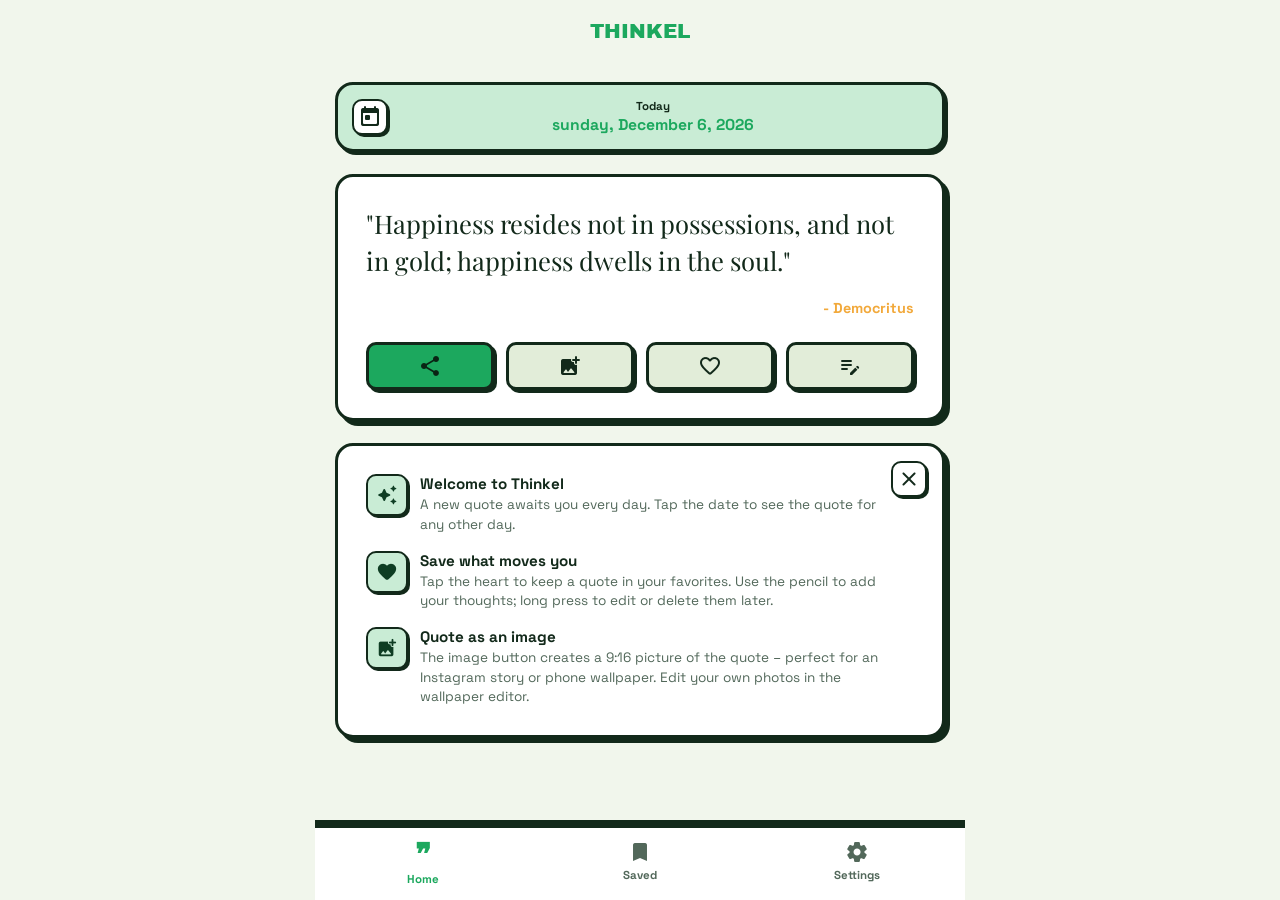
==== commit 544fe528: "Add files via upload" ====
--- a/index.html
+++ b/index.html
@@ -18,10 +18,10 @@
     <!-- Open Graph -->
     <meta property="og:type" content="website">
     <meta property="og:site_name" content="Thinkel">
-    <meta property="og:url" content="https://daily-quote.neocities.org/">
+    <meta property="og:url" content="https://thinkel.labram.workers.dev/">
     <meta property="og:title" content="Thinkel – Daily Inspiration | Dnevna inspiracija">
     <meta property="og:description" content="A new quote every day, favorites, notes and a wallpaper editor. | Vsak dan nov citat za razmislek, priljubljeni citati, zapiski in urejevalnik ozadij.">
-    <meta property="og:image" content="https://daily-quote.neocities.org/og-image.png">
+    <meta property="og:image" content="https://thinkel.labram.workers.dev/og-image.png">
     <meta property="og:image:width" content="1200">
     <meta property="og:image:height" content="630">
     <meta property="og:image:alt" content="Thinkel – dnevna inspiracija | daily inspiration">
@@ -32,7 +32,7 @@
     <meta name="twitter:card" content="summary_large_image">
     <meta name="twitter:title" content="Thinkel – Daily Inspiration | Dnevna inspiracija">
     <meta name="twitter:description" content="A new quote every day. | Vsak dan nov citat za razmislek.">
-    <meta name="twitter:image" content="https://daily-quote.neocities.org/og-image.png">
+    <meta name="twitter:image" content="https://thinkel.labram.workers.dev/og-image.png">
 
     <!-- Structured data -->
     <script type="application/ld+json">
@@ -41,7 +41,7 @@
       "@type": "WebApplication",
       "name": "Thinkel",
       "alternateName": "Thinkel – Dnevna inspiracija",
-      "url": "https://daily-quote.neocities.org/",
+      "url": "https://thinkel.labram.workers.dev/",
       "applicationCategory": "LifestyleApplication",
       "operatingSystem": "Any",
       "description": "A new thought-provoking quote every day, a personal journal and a wallpaper editor. Bilingual PWA (EN/SI).",
@@ -59,7 +59,7 @@
     <link rel="preconnect" href="https://fonts.gstatic.com" crossorigin>
     <link href="https://fonts.googleapis.com/icon?family=Material+Icons+Round" rel="stylesheet">
     <link href="https://fonts.googleapis.com/css2?family=Archivo+Black&family=Space+Grotesk:wght@400;500;700&family=Playfair+Display:ital,wght@0,400;0,700;1,400&display=swap" rel="stylesheet">
-    <link rel="stylesheet" href="css/style.css?v=4">
+    <link rel="stylesheet" href="css/style.css?v=6">
 </head>
 <body data-page="home">
 
@@ -103,20 +103,31 @@
             </div>
 
             <div id="info-card" class="card">
-                <button class="date-picker-btn" style="top: 15px; right: 15px; left: auto; transform: none;" onclick="hideInfoCard()">
+                <button class="date-picker-btn" style="top: 15px; right: 15px; left: auto; transform: none;" onclick="hideInfoCard()" aria-label="close">
                     <span class="material-icons-round">close</span>
                 </button>
                 <div style="padding-right: 20px;">
-                    <div style="margin-bottom: 10px; display:flex; align-items:center; gap:10px;">
-                        <span class="material-icons-round" style="color: var(--gold)">lightbulb</span>
-                        <span style="font-weight:700;" data-i18n="usage_tips">Usage Tips</span>
-                    </div>
-                    <ul style="margin:0; padding-left:20px; font-size: 0.9rem; color: var(--ink-soft);">
-                        <li data-i18n="tip1">Tap the heart to save a quote.</li>
-                        <li data-i18n="tip2">Tap the note icon to add your thoughts.</li>
-                        <li data-i18n="tip3">Long-press a note to edit or delete it.</li>
-                        <li data-i18n="tip4">The image button turns the quote into a 9:16 picture.</li>
-                    </ul>
+                    <div class="ob-row">
+                        <div class="ob-icon"><span class="material-icons-round">auto_awesome</span></div>
+                        <div class="ob-body">
+                            <div class="ob-title" data-i18n="ob1_title">Welcome to Thinkel</div>
+                            <div class="ob-text" data-i18n="ob1_text">A new quote awaits you every day. Tap the date to see the quote for any other day.</div>
+                        </div>
+                    </div>
+                    <div class="ob-row">
+                        <div class="ob-icon"><span class="material-icons-round">favorite</span></div>
+                        <div class="ob-body">
+                            <div class="ob-title" data-i18n="ob2_title">Save what moves you</div>
+                            <div class="ob-text" data-i18n="ob2_text">Tap the heart to keep a quote in your favorites. Use the pencil to add your thoughts; long press to edit or delete them later.</div>
+                        </div>
+                    </div>
+                    <div class="ob-row" style="margin-bottom: 0;">
+                        <div class="ob-icon"><span class="material-icons-round">add_photo_alternate</span></div>
+                        <div class="ob-body">
+                            <div class="ob-title" data-i18n="ob3_title">Quote as an image</div>
+                            <div class="ob-text" data-i18n="ob3_text">The image button creates a 9:16 picture of the quote – perfect for an Instagram story or phone wallpaper. Edit your own photos in the wallpaper editor.</div>
+                        </div>
+                    </div>
                 </div>
             </div>
         </main>
@@ -138,26 +149,6 @@
         </nav>
     </div>
 
-    <!-- Onboarding (first visit only) -->
-    <div id="onboarding-overlay">
-        <div class="onboarding-card">
-            <div class="onboarding-icon-wrap">
-                <span class="material-icons-round" id="ob-icon">auto_awesome</span>
-            </div>
-            <h3 class="onboarding-title" id="ob-title"></h3>
-            <p class="onboarding-text" id="ob-text"></p>
-            <div class="onboarding-dots">
-                <div class="onboarding-dot active"></div>
-                <div class="onboarding-dot"></div>
-                <div class="onboarding-dot"></div>
-            </div>
-            <div class="onboarding-actions">
-                <button class="btn btn-secondary" onclick="closeOnboarding()" id="ob-skip">Skip</button>
-                <button class="btn btn-primary" onclick="obNext()" id="ob-next">Next</button>
-            </div>
-        </div>
-    </div>
-
     <!-- Notes Modal -->
     <div id="notes-modal" class="modal-overlay">
         <div class="modal-card">
@@ -183,7 +174,7 @@
         <span id="toast-message">Message</span>
     </div>
 
-    <script src="js/app.js?v=4"></script>
+    <script src="js/app.js?v=6"></script>
     <script>
         function openDatePicker() {
             const input = document.getElementById('hidden-date-input');
@@ -205,7 +196,6 @@
             checkInfoCard();
             loadDailyQuote();
             updateTexts();
-            initOnboarding();
         });
     </script>
 </body>
--- a/css/style.css
+++ b/css/style.css
@@ -1,4 +1,4 @@
-/* hallmark · stamp: thinkel v4 · theme: custom "neo-brutalism" (by request) · genre: playful · job: read the daily quote, reflect, note thoughts, share as image · material: real (47 quotes per language, user's own notes) · absent: metrics, photos
+/* hallmark · stamp: thinkel v6 · theme: custom "neo-brutalism" (by request) · genre: playful · job: read the daily quote, reflect, note thoughts, share as image · material: real (47 quotes per language, user's own notes) · absent: metrics, photos
    critique: signature = the daily quote card with its four chunky actions; the 9:16 share image is drawn in the same language
    waiver: info-card with usage tips kept (dismissible, duplicates onboarding) · sweep: floor-clean (tokens only, no transition:all, focus-visible everywhere, reduced-motion fallback, user scaling restored) */
 
@@ -1038,108 +1038,48 @@
 
 .empty-state .btn { max-width: 280px; margin: 0 auto; }
 
-/* ═══ INFO CARD (usage tips, dismissible) ════════════════ */
-#info-card { background: var(--gold-tint); }
+/* ═══ INFO CARD (onboarding content, dismissible) ═════════ */
+#info-card { background: var(--surface); }
 
 #info-card .date-picker-btn { background: var(--surface); }
 
-/* ═══ ONBOARDING ═════════════════════════════════════════ */
-#onboarding-overlay {
-    position: fixed;
-    top: 0;
-    left: 0;
-    width: 100%;
-    height: 100%;
-    background: rgba(5, 11, 8, 0.8);
-    z-index: 1500;
+.ob-row {
+    display: flex;
+    align-items: flex-start;
+    gap: 12px;
+    margin-bottom: 16px;
+}
+
+.ob-icon {
+    flex: 0 0 42px;
+    width: 42px;
+    height: 42px;
     display: flex;
     align-items: center;
     justify-content: center;
-    opacity: 0;
-    pointer-events: none;
-    transition: opacity 0.25s ease;
-    padding: 20px;
-}
-
-#onboarding-overlay.open { opacity: 1; pointer-events: auto; }
-
-.onboarding-card {
-    background: var(--surface);
-    width: 100%;
-    max-width: 380px;
-    border: var(--border-w) solid var(--ink);
-    border-radius: var(--r-xl);
-    padding: 30px 25px 25px 25px;
-    text-align: center;
-    box-shadow: var(--shadow-lg);
-    transform: scale(0.94);
-    transition: transform 0.25s var(--ease);
-}
-
-#onboarding-overlay.open .onboarding-card { transform: scale(1); }
-
-.onboarding-icon-wrap {
-    width: 76px;
-    height: 76px;
-    margin: 0 auto 18px auto;
-    border: var(--border-w) solid var(--ink);
-    border-radius: var(--r-xl);
-    background: var(--yellow);
-    display: flex;
-    align-items: center;
-    justify-content: center;
-    box-shadow: var(--shadow-sm);
-    transform: rotate(-3deg);
-}
-
-.onboarding-icon-wrap .material-icons-round {
-    font-size: 38px;
-    color: var(--ink);
-}
-
-.onboarding-title {
-    font-family: var(--font-display);
-    font-size: 1.25rem;
-    color: var(--ink);
-    margin: 0 0 10px 0;
-    text-transform: uppercase;
-}
-
-.onboarding-text {
-    font-size: 0.92rem;
-    color: var(--ink-soft);
-    line-height: 1.55;
-    margin: 0 0 22px 0;
-    min-height: 66px;
-}
-
-.onboarding-dots {
-    display: flex;
-    justify-content: center;
-    gap: 8px;
-    margin-bottom: 18px;
-}
-
-.onboarding-dot {
-    width: 12px;
-    height: 12px;
-    border-radius: 3px;
-    background: var(--surface-2);
+    background: var(--green-tint);
     border: 2px solid var(--ink);
-    transition: transform 0.3s var(--ease), background 0.3s;
-}
-
-.onboarding-dot.active {
-    background: var(--green);
-    width: 24px;
-}
-
-.onboarding-actions {
-    display: flex;
-    gap: 12px;
-}
-
-.onboarding-actions .btn { flex: 1; }
+    border-radius: var(--r-md);
+    box-shadow: 2px 2px 0 0 var(--shadow-c);
+}
+
+.ob-icon .material-icons-round {
+    font-size: 22px;
+    color: var(--green-deep);
+}
+
+.ob-title {
+    font-weight: 700;
+    color: var(--ink);
+    font-size: 0.95rem;
+    margin-bottom: 2px;
+}
+
+.ob-text {
+    color: var(--ink-soft);
+    font-size: 0.85rem;
+    line-height: 1.45;
+}
 
 /* ═══ DESKTOP ════════════════════════════════════════════ */
 @media (min-width: 600px) {
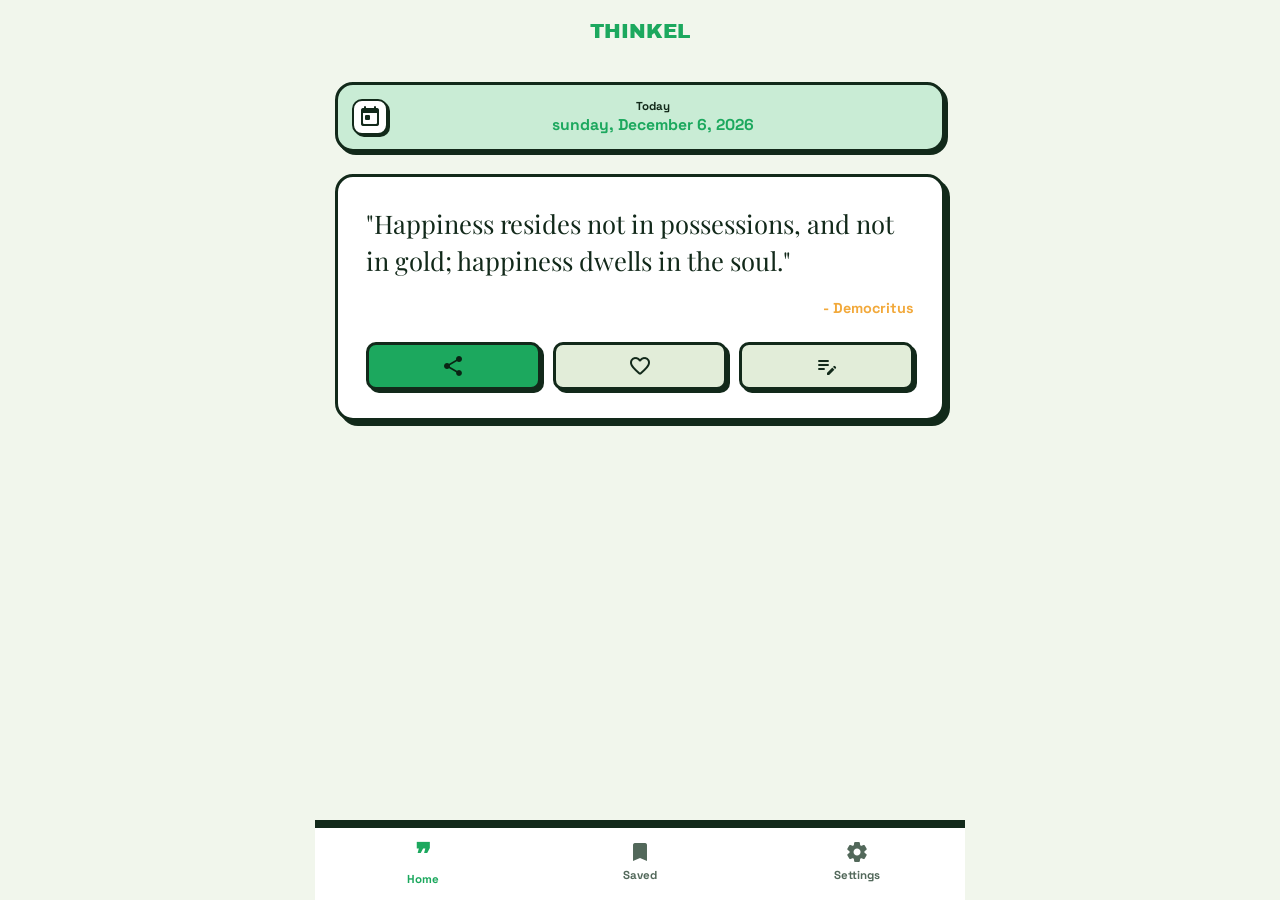
==== commit db1b7dfc: "Add files via upload" ====
--- a/index.html
+++ b/index.html
@@ -59,7 +59,7 @@
     <link rel="preconnect" href="https://fonts.gstatic.com" crossorigin>
     <link href="https://fonts.googleapis.com/icon?family=Material+Icons+Round" rel="stylesheet">
     <link href="https://fonts.googleapis.com/css2?family=Archivo+Black&family=Space+Grotesk:wght@400;500;700&family=Playfair+Display:ital,wght@0,400;0,700;1,400&display=swap" rel="stylesheet">
-    <link rel="stylesheet" href="css/style.css?v=6">
+    <link rel="stylesheet" href="css/style.css?v=9">
 </head>
 <body data-page="home">
 
@@ -86,11 +86,8 @@
                     <div id="daily-quote-author" class="quote-author"></div>
                     <div id="daily-quote-source" class="quote-source" style="display:none;"></div>
                     <div class="action-buttons">
-                        <button class="action-btn primary" onclick="shareQuote()" aria-label="Share quote">
+                        <button class="action-btn primary" onclick="openShareModal()" aria-label="Share quote">
                             <span class="material-icons-round">share</span>
-                        </button>
-                        <button class="action-btn" onclick="copyQuoteAsImage()" aria-label="Create quote image (9:16)">
-                            <span class="material-icons-round">add_photo_alternate</span>
                         </button>
                         <button id="btn-fav-daily" class="action-btn fav" onclick="toggleFavorite(currentQuote.id)" aria-label="Save to favorites">
                             <span class="material-icons-round">favorite_border</span>
@@ -98,35 +95,6 @@
                         <button class="action-btn" onclick="openNotesModal()" aria-label="Add a thought">
                             <span class="material-icons-round">edit_note</span>
                         </button>
-                    </div>
-                </div>
-            </div>
-
-            <div id="info-card" class="card">
-                <button class="date-picker-btn" style="top: 15px; right: 15px; left: auto; transform: none;" onclick="hideInfoCard()" aria-label="close">
-                    <span class="material-icons-round">close</span>
-                </button>
-                <div style="padding-right: 20px;">
-                    <div class="ob-row">
-                        <div class="ob-icon"><span class="material-icons-round">auto_awesome</span></div>
-                        <div class="ob-body">
-                            <div class="ob-title" data-i18n="ob1_title">Welcome to Thinkel</div>
-                            <div class="ob-text" data-i18n="ob1_text">A new quote awaits you every day. Tap the date to see the quote for any other day.</div>
-                        </div>
-                    </div>
-                    <div class="ob-row">
-                        <div class="ob-icon"><span class="material-icons-round">favorite</span></div>
-                        <div class="ob-body">
-                            <div class="ob-title" data-i18n="ob2_title">Save what moves you</div>
-                            <div class="ob-text" data-i18n="ob2_text">Tap the heart to keep a quote in your favorites. Use the pencil to add your thoughts; long press to edit or delete them later.</div>
-                        </div>
-                    </div>
-                    <div class="ob-row" style="margin-bottom: 0;">
-                        <div class="ob-icon"><span class="material-icons-round">add_photo_alternate</span></div>
-                        <div class="ob-body">
-                            <div class="ob-title" data-i18n="ob3_title">Quote as an image</div>
-                            <div class="ob-text" data-i18n="ob3_text">The image button creates a 9:16 picture of the quote – perfect for an Instagram story or phone wallpaper. Edit your own photos in the wallpaper editor.</div>
-                        </div>
                     </div>
                 </div>
             </div>
@@ -168,13 +136,64 @@
         </div>
     </div>
 
+    <!-- Share Modal -->
+    <div id="share-modal" class="modal-overlay">
+        <div class="modal-card">
+            <div class="modal-header">
+                <h3 class="modal-title" data-i18n="share_quote">Share Quote</h3>
+                <button class="btn btn-icon-only btn-secondary" style="width:auto;" onclick="closeShareModal()">
+                    <span class="material-icons-round">close</span>
+                </button>
+            </div>
+            <div id="share-quote-ref" class="modal-quote-ref">
+                <span id="share-quote-text" class="modal-quote-text">...</span>
+                <span id="share-quote-author" class="modal-quote-author">...</span>
+            </div>
+
+            <div class="share-options">
+                <button class="share-option" onclick="shareToNetwork('instagram')">
+                    <span class="share-icon si-instagram"><svg viewBox="0 0 24 24" aria-hidden="true"><path d="M12 2.163c3.204 0 3.584.012 4.85.07 3.252.148 4.771 1.691 4.919 4.919.058 1.265.069 1.645.069 4.849 0 3.205-.012 3.584-.069 4.849-.149 3.225-1.664 4.771-4.919 4.919-1.266.058-1.644.07-4.85.07-3.204 0-3.584-.012-4.849-.07-3.26-.149-4.771-1.699-4.919-4.92-.058-1.265-.07-1.644-.07-4.849 0-3.204.013-3.583.07-4.849.149-3.227 1.664-4.771 4.919-4.919 1.266-.057 1.645-.069 4.849-.069zm0-2.163c-3.259 0-3.667.014-4.947.072-4.358.2-6.78 2.618-6.98 6.98-.059 1.281-.073 1.689-.073 4.948 0 3.259.014 3.668.072 4.948.2 4.358 2.618 6.78 6.98 6.98 1.281.058 1.689.072 4.948.072 3.259 0 3.668-.014 4.948-.072 4.354-.2 6.782-2.618 6.979-6.98.059-1.28.073-1.689.073-4.948 0-3.259-.014-3.667-.072-4.947-.196-4.354-2.617-6.78-6.979-6.98-1.281-.059-1.69-.073-4.949-.073zm0 5.838c-3.403 0-6.162 2.759-6.162 6.162s2.759 6.163 6.162 6.163 6.162-2.759 6.162-6.163c0-3.403-2.759-6.162-6.162-6.162zm0 10.162c-2.209 0-4-1.79-4-4 0-2.209 1.791-4 4-4s4 1.791 4 4c0 2.21-1.791 4-4 4zm6.406-11.845c-.796 0-1.441.645-1.441 1.44s.645 1.44 1.441 1.44c.795 0 1.439-.645 1.439-1.44s-.644-1.44-1.439-1.44z"/></svg></span>
+                    <span class="share-label" data-i18n="share_instagram">Instagram</span>
+                    <span class="share-hint" data-i18n="share_hint_image">image</span>
+                </button>
+                <button class="share-option" onclick="shareToNetwork('facebook')">
+                    <span class="share-icon si-facebook"><svg viewBox="0 0 24 24" aria-hidden="true"><path d="M24 12.073c0-6.627-5.373-12-12-12s-12 5.373-12 12c0 5.99 4.388 10.954 10.125 11.854v-8.385H7.078v-3.47h3.047V9.43c0-3.007 1.792-4.669 4.533-4.669 1.312 0 2.686.235 2.686.235v2.953H15.83c-1.491 0-1.956.925-1.956 1.874v2.25h3.328l-.532 3.47h-2.796v8.385C19.612 23.027 24 18.062 24 12.073z"/></svg></span>
+                    <span class="share-label" data-i18n="share_facebook">Facebook</span>
+                    <span class="share-hint" data-i18n="share_hint_image">image</span>
+                </button>
+                <button class="share-option" onclick="shareToNetwork('x')">
+                    <span class="share-icon si-x"><svg viewBox="0 0 24 24" aria-hidden="true"><path d="M18.901 1.153h3.68l-8.04 9.19L24 22.846h-7.406l-5.8-7.584-6.638 7.584H.474l8.6-9.83L0 1.154h7.594l5.243 6.932ZM17.61 20.644h2.039L6.486 3.24H4.298Z"/></svg></span>
+                    <span class="share-label" data-i18n="share_x">X (Twitter)</span>
+                    <span class="share-hint" data-i18n="share_hint_image">image</span>
+                </button>
+                <button class="share-option" onclick="shareToNetwork('whatsapp')">
+                    <span class="share-icon si-whatsapp"><svg viewBox="0 0 24 24" aria-hidden="true"><path d="M17.472 14.382c-.297-.149-1.758-.867-2.03-.967-.273-.099-.471-.148-.67.15-.197.297-.767.966-.94 1.164-.173.199-.347.223-.644.075-.297-.15-1.255-.463-2.39-1.475-.883-.788-1.48-1.761-1.653-2.059-.173-.297-.018-.458.13-.606.134-.133.298-.347.446-.52.149-.174.198-.298.298-.497.099-.198.05-.371-.025-.52-.075-.149-.669-1.612-.916-2.207-.242-.579-.487-.5-.669-.51-.173-.008-.371-.01-.57-.01-.198 0-.52.074-.792.372-.272.297-1.04 1.016-1.04 2.479 0 1.462 1.065 2.875 1.213 3.074.149.198 2.096 3.2 5.077 4.487.709.306 1.262.489 1.694.625.712.227 1.36.195 1.871.118.571-.085 1.758-.719 2.006-1.413.248-.694.248-1.289.173-1.413-.074-.124-.272-.198-.57-.347m-5.421 7.403h-.004a9.87 9.87 0 01-5.031-1.378l-.361-.214-3.741.982.998-3.648-.235-.374a9.86 9.86 0 01-1.51-5.26c.001-5.45 4.436-9.884 9.888-9.884 2.64 0 5.122 1.03 6.988 2.898a9.825 9.825 0 012.893 6.994c-.003 5.45-4.437 9.884-9.885 9.884m8.413-18.297A11.815 11.815 0 0012.05 0C5.495 0 .16 5.335.157 11.892c0 2.096.547 4.142 1.588 5.945L.057 24l6.305-1.654a11.882 11.882 0 005.683 1.448h.005c6.554 0 11.89-5.335 11.893-11.893a11.821 11.821 0 00-3.48-8.413Z"/></svg></span>
+                    <span class="share-label" data-i18n="share_whatsapp">WhatsApp</span>
+                    <span class="share-hint" data-i18n="share_hint_image">image</span>
+                </button>
+                <button class="share-option" onclick="shareToNetwork('email')">
+                    <span class="share-icon si-email"><span class="material-icons-round">mail</span></span>
+                    <span class="share-label" data-i18n="share_email">Email</span>
+                    <span class="share-hint" data-i18n="share_hint_image_text">image + text</span>
+                </button>
+                <button class="share-option" onclick="shareToNetwork('copy')">
+                    <span class="share-icon si-copy"><span class="material-icons-round">content_copy</span></span>
+                    <span class="share-label" data-i18n="share_copy">Copy text</span>
+                    <span class="share-hint" data-i18n="share_hint_text">text</span>
+                </button>
+            </div>
+
+            <p class="share-note" data-i18n="share_note">A 9:16 image is created automatically — your system share sheet opens, then pick the app. If your browser can't share images, the image is downloaded and the text opens in the app.</p>
+        </div>
+    </div>
+
     <!-- Toast -->
     <div id="toast" class="toast">
         <span class="material-icons-round toast-icon">check_circle</span>
         <span id="toast-message">Message</span>
     </div>
 
-    <script src="js/app.js?v=6"></script>
+    <script src="js/app.js?v=9"></script>
     <script>
         function openDatePicker() {
             const input = document.getElementById('hidden-date-input');
@@ -193,7 +212,6 @@
         document.addEventListener('DOMContentLoaded', () => {
             loadSettings();
             loadDate();
-            checkInfoCard();
             loadDailyQuote();
             updateTexts();
         });
--- a/css/style.css
+++ b/css/style.css
@@ -1,6 +1,19 @@
-/* hallmark · stamp: thinkel v6 · theme: custom "neo-brutalism" (by request) · genre: playful · job: read the daily quote, reflect, note thoughts, share as image · material: real (47 quotes per language, user's own notes) · absent: metrics, photos
-   critique: signature = the daily quote card with its four chunky actions; the 9:16 share image is drawn in the same language
-   waiver: info-card with usage tips kept (dismissible, duplicates onboarding) · sweep: floor-clean (tokens only, no transition:all, focus-visible everywhere, reduced-motion fallback, user scaling restored) */
+/* hallmark · stamp: thinkel v9 · theme: custom "neo-brutalism" (by request) · genre: playful · job: read the daily quote, reflect, note thoughts, share as image · material: real (47 quotes per language, user's own notes) · absent: metrics, photos
+   critique: signature = the daily quote card with its three full-width chunky actions; the 9:16 share image is drawn in the same language
+   waiver: brand colors in the share modal (Instagram/Facebook/WhatsApp identity) · sweep: floor-clean (tokens only, no transition:all, focus-visible everywhere, reduced-motion fallback, user scaling restored) */
+
+/* ═══ SELF-HOSTED DISPLAY FONT ════════════════════════════
+   Archivo Black hosted locally (v8): the h1 titles stay bold even
+   when Google Fonts is slow/blocked. Same design as the Google
+   release; declared after Google's stylesheet, so it wins the
+   cascade for the 'Archivo Black' family. */
+@font-face {
+    font-family: 'Archivo Black';
+    src: url('../fonts/ArchivoBlack-Regular.ttf') format('truetype');
+    font-weight: 400;
+    font-style: normal;
+    font-display: swap;
+}
 
 /* ═══════════════════════════════════════════════════════════
    THINKEL — Neo-Brutalism design system
@@ -262,10 +275,10 @@
     margin-bottom: 25px;
 }
 
-/* ═══ ACTION BUTTONS (the four) ══════════════════════════ */
+/* ═══ ACTION BUTTONS (the three — full card width) ════════ */
 .action-buttons {
     display: grid;
-    grid-template-columns: minmax(0, 1fr) minmax(0, 1fr) minmax(0, 1fr) minmax(0, 1fr);
+    grid-template-columns: repeat(3, minmax(0, 1fr));
     gap: 12px;
 }
 
@@ -873,6 +886,7 @@
     width: 90%;
     max-width: 400px;
     max-height: 80vh;
+    overflow-y: auto;
     border: var(--border-w) solid var(--ink);
     border-radius: var(--r-xl);
     padding: 25px;
@@ -951,6 +965,88 @@
 
 .modal-note-area:focus { border-color: var(--green); }
 
+/* ═══ SHARE MODAL (v8) ══════════════════════════════════ */
+/* Six options need a tighter card than the default so the note
+   fits on common phones (scrollable fallback via .modal-card). */
+#share-modal .modal-card { padding: 20px 22px; }
+#share-modal .modal-header { margin-bottom: 12px; }
+#share-modal .modal-quote-ref { margin-bottom: 12px; }
+
+.share-options {
+    display: flex;
+    flex-direction: column;
+    gap: 8px;
+    margin-bottom: 10px;
+}
+
+.share-option {
+    display: flex;
+    align-items: center;
+    gap: 12px;
+    width: 100%;
+    background: var(--surface-2);
+    border: 2px solid var(--ink);
+    border-radius: var(--r-md);
+    padding: 7px 12px;
+    cursor: pointer;
+    font-family: var(--font-ui);
+    color: var(--ink);
+    transition: transform 0.15s var(--ease), box-shadow 0.15s var(--ease);
+}
+
+.share-option:hover { transform: translate(-2px, -2px); box-shadow: 3px 3px 0 0 var(--ink); }
+.share-option:active { transform: translate(0, 0); box-shadow: 1px 1px 0 0 var(--ink); }
+
+.share-icon {
+    width: 38px;
+    height: 38px;
+    flex-shrink: 0;
+    display: flex;
+    align-items: center;
+    justify-content: center;
+    border: 2px solid var(--ink);
+    border-radius: var(--r-sm, 8px);
+    color: var(--surface);
+}
+
+.share-icon svg { width: 20px; height: 20px; fill: currentColor; display: block; }
+
+/* brand-colors-waiver:start — 3rd-party brand identity colours (material facts,
+   same as the Google/Material palette): Instagram #D6336C, Facebook #1877F2,
+   WhatsApp #25D366, X = --ink literal, glyph white */
+.si-instagram { background: #D6336C; }
+.si-facebook  { background: #1877F2; }
+.si-x         { background: #12291A; }
+.si-whatsapp  { background: #25D366; }
+.si-email     { background: var(--green); }
+.si-copy      { background: var(--ink-soft); }
+/* brand-colors-waiver:end */
+
+.share-label {
+    font-weight: 700;
+    font-size: 0.95rem;
+    text-align: left;
+    flex: 1;
+}
+
+.share-hint {
+    font-size: 0.72rem;
+    font-weight: 500;
+    color: var(--ink-soft);
+    text-transform: uppercase;
+    letter-spacing: 0.04em;
+    text-align: right;
+}
+
+.share-note {
+    font-size: 0.72rem;
+    line-height: 1.45;
+    color: var(--ink-soft);
+    margin: 0;
+    border-top: 2px solid var(--surface-2);
+    padding-top: 9px;
+}
+
 /* ═══ TOAST ══════════════════════════════════════════════ */
 .toast {
     position: fixed;
@@ -1037,49 +1133,6 @@
 }
 
 .empty-state .btn { max-width: 280px; margin: 0 auto; }
-
-/* ═══ INFO CARD (onboarding content, dismissible) ═════════ */
-#info-card { background: var(--surface); }
-
-#info-card .date-picker-btn { background: var(--surface); }
-
-.ob-row {
-    display: flex;
-    align-items: flex-start;
-    gap: 12px;
-    margin-bottom: 16px;
-}
-
-.ob-icon {
-    flex: 0 0 42px;
-    width: 42px;
-    height: 42px;
-    display: flex;
-    align-items: center;
-    justify-content: center;
-    background: var(--green-tint);
-    border: 2px solid var(--ink);
-    border-radius: var(--r-md);
-    box-shadow: 2px 2px 0 0 var(--shadow-c);
-}
-
-.ob-icon .material-icons-round {
-    font-size: 22px;
-    color: var(--green-deep);
-}
-
-.ob-title {
-    font-weight: 700;
-    color: var(--ink);
-    font-size: 0.95rem;
-    margin-bottom: 2px;
-}
-
-.ob-text {
-    color: var(--ink-soft);
-    font-size: 0.85rem;
-    line-height: 1.45;
-}
 
 /* ═══ DESKTOP ════════════════════════════════════════════ */
 @media (min-width: 600px) {
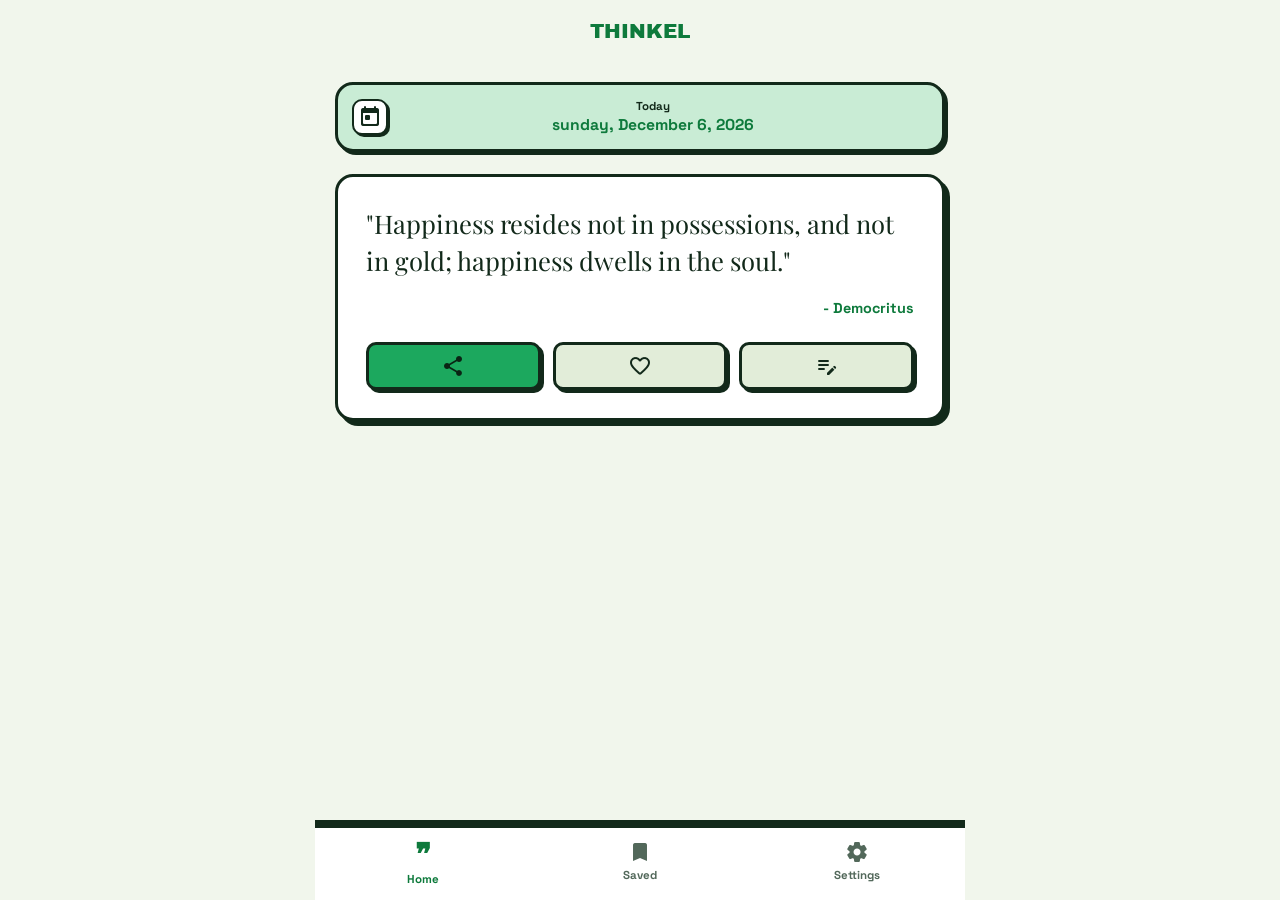
==== commit ec6964f2: "Add files via upload" ====
--- a/index.html
+++ b/index.html
@@ -12,8 +12,8 @@
     <link rel="apple-touch-icon" href="icons/icon-192x192.png">
 
     <title>Thinkel – Daily Inspiration | Dnevna inspiracija</title>
-    <meta name="description" content="Thinkel: a new thought-provoking quote every day, a personal journal and a wallpaper editor. Free bilingual (SI/EN) PWA. | Thinkel: vsak dan nov citat za razmislek, osebni dnevnik in urejevalnik ozadij. Brezplačna PWA aplikacija v slovenščini in angleščini.">
-    <meta name="keywords" content="citati, dnevni citat, inspiracija, motivacija, quotes, daily quote, inspiration, Thinkel">
+    <meta name="description" content="A new thought-provoking quote every day — save favorites, write private notes and share any quote as a 9:16 image. Free bilingual (EN/SI) PWA.">
+    <link rel="canonical" href="https://thinkel.labram.workers.dev/">
 
     <!-- Open Graph -->
     <meta property="og:type" content="website">
@@ -59,7 +59,7 @@
     <link rel="preconnect" href="https://fonts.gstatic.com" crossorigin>
     <link href="https://fonts.googleapis.com/icon?family=Material+Icons+Round" rel="stylesheet">
     <link href="https://fonts.googleapis.com/css2?family=Archivo+Black&family=Space+Grotesk:wght@400;500;700&family=Playfair+Display:ital,wght@0,400;0,700;1,400&display=swap" rel="stylesheet">
-    <link rel="stylesheet" href="css/style.css?v=9">
+    <link rel="stylesheet" href="css/style.css?v=12">
 </head>
 <body data-page="home">
 
@@ -71,13 +71,13 @@
         <main>
             <div class="card date-card">
                 <button class="date-picker-btn" onclick="openDatePicker()" aria-label="Choose date">
-                    <span class="material-icons-round">today</span>
+                    <span class="material-icons-round" aria-hidden="true">today</span>
                 </button>
                 <div class="date-content">
                     <div id="date-label" class="date-label" data-i18n="today">Today</div>
                     <div id="current-date" class="date-text">...</div>
                 </div>
-                <input type="date" id="hidden-date-input" onchange="handleDateChange(this.value)" style="opacity: 0; position: absolute; pointer-events: none; width:1px; height:1px;">
+                <input type="date" id="hidden-date-input" onchange="handleDateChange(this.value)" tabindex="-1" aria-label="Change date" style="opacity: 0; position: absolute; pointer-events: none; width:1px; height:1px;">
             </div>
 
             <div class="card">
@@ -86,14 +86,14 @@
                     <div id="daily-quote-author" class="quote-author"></div>
                     <div id="daily-quote-source" class="quote-source" style="display:none;"></div>
                     <div class="action-buttons">
-                        <button class="action-btn primary" onclick="openShareModal()" aria-label="Share quote">
-                            <span class="material-icons-round">share</span>
+                        <button class="action-btn primary" onclick="onShareClick()" aria-label="Share quote">
+                            <span class="material-icons-round" aria-hidden="true">share</span>
                         </button>
                         <button id="btn-fav-daily" class="action-btn fav" onclick="toggleFavorite(currentQuote.id)" aria-label="Save to favorites">
-                            <span class="material-icons-round">favorite_border</span>
+                            <span class="material-icons-round" aria-hidden="true">favorite_border</span>
                         </button>
                         <button class="action-btn" onclick="openNotesModal()" aria-label="Add a thought">
-                            <span class="material-icons-round">edit_note</span>
+                            <span class="material-icons-round" aria-hidden="true">edit_note</span>
                         </button>
                     </div>
                 </div>
@@ -102,28 +102,28 @@
 
         <!-- Bottom Navigation -->
         <nav class="bottom-nav">
-            <a href="index.html" class="nav-item active">
-                <span class="nav-quote-icon">❞</span>
+            <a href="./" class="nav-item active">
+                <span class="nav-quote-icon" aria-hidden="true">❞</span>
                 <span data-i18n="nav_today">Home</span>
             </a>
-            <a href="saved.html" class="nav-item">
-                <span class="material-icons-round">bookmark</span>
+            <a href="saved" class="nav-item">
+                <span class="material-icons-round" aria-hidden="true">bookmark</span>
                 <span data-i18n="nav_saved">Saved</span>
             </a>
-            <a href="settings.html" class="nav-item">
-                <span class="material-icons-round">settings</span>
+            <a href="settings" class="nav-item">
+                <span class="material-icons-round" aria-hidden="true">settings</span>
                 <span data-i18n="nav_settings">Settings</span>
             </a>
         </nav>
     </div>
 
     <!-- Notes Modal -->
-    <div id="notes-modal" class="modal-overlay">
+    <div id="notes-modal" class="modal-overlay" role="dialog" aria-modal="true" aria-labelledby="notes-modal-title">
         <div class="modal-card">
             <div class="modal-header">
-                <h3 class="modal-title" data-i18n="my_thoughts">My Thoughts</h3>
+                <h3 class="modal-title" id="notes-modal-title" data-i18n="my_thoughts">My Thoughts</h3>
                 <button class="btn btn-icon-only btn-secondary" style="width:auto;" onclick="closeNotesModal()">
-                    <span class="material-icons-round">close</span>
+                    <span class="material-icons-round" aria-hidden="true">close</span>
                 </button>
             </div>
             <div id="modal-quote-ref" class="modal-quote-ref">
@@ -137,12 +137,12 @@
     </div>
 
     <!-- Share Modal -->
-    <div id="share-modal" class="modal-overlay">
+    <div id="share-modal" class="modal-overlay" role="dialog" aria-modal="true" aria-labelledby="share-modal-title">
         <div class="modal-card">
             <div class="modal-header">
-                <h3 class="modal-title" data-i18n="share_quote">Share Quote</h3>
+                <h3 class="modal-title" id="share-modal-title" data-i18n="share_quote">Share Quote</h3>
                 <button class="btn btn-icon-only btn-secondary" style="width:auto;" onclick="closeShareModal()">
-                    <span class="material-icons-round">close</span>
+                    <span class="material-icons-round" aria-hidden="true">close</span>
                 </button>
             </div>
             <div id="share-quote-ref" class="modal-quote-ref">
@@ -151,49 +151,29 @@
             </div>
 
             <div class="share-options">
-                <button class="share-option" onclick="shareToNetwork('instagram')">
-                    <span class="share-icon si-instagram"><svg viewBox="0 0 24 24" aria-hidden="true"><path d="M12 2.163c3.204 0 3.584.012 4.85.07 3.252.148 4.771 1.691 4.919 4.919.058 1.265.069 1.645.069 4.849 0 3.205-.012 3.584-.069 4.849-.149 3.225-1.664 4.771-4.919 4.919-1.266.058-1.644.07-4.85.07-3.204 0-3.584-.012-4.849-.07-3.26-.149-4.771-1.699-4.919-4.92-.058-1.265-.07-1.644-.07-4.849 0-3.204.013-3.583.07-4.849.149-3.227 1.664-4.771 4.919-4.919 1.266-.057 1.645-.069 4.849-.069zm0-2.163c-3.259 0-3.667.014-4.947.072-4.358.2-6.78 2.618-6.98 6.98-.059 1.281-.073 1.689-.073 4.948 0 3.259.014 3.668.072 4.948.2 4.358 2.618 6.78 6.98 6.98 1.281.058 1.689.072 4.948.072 3.259 0 3.668-.014 4.948-.072 4.354-.2 6.782-2.618 6.979-6.98.059-1.28.073-1.689.073-4.948 0-3.259-.014-3.667-.072-4.947-.196-4.354-2.617-6.78-6.979-6.98-1.281-.059-1.69-.073-4.949-.073zm0 5.838c-3.403 0-6.162 2.759-6.162 6.162s2.759 6.163 6.162 6.163 6.162-2.759 6.162-6.163c0-3.403-2.759-6.162-6.162-6.162zm0 10.162c-2.209 0-4-1.79-4-4 0-2.209 1.791-4 4-4s4 1.791 4 4c0 2.21-1.791 4-4 4zm6.406-11.845c-.796 0-1.441.645-1.441 1.44s.645 1.44 1.441 1.44c.795 0 1.439-.645 1.439-1.44s-.644-1.44-1.439-1.44z"/></svg></span>
-                    <span class="share-label" data-i18n="share_instagram">Instagram</span>
-                    <span class="share-hint" data-i18n="share_hint_image">image</span>
-                </button>
-                <button class="share-option" onclick="shareToNetwork('facebook')">
-                    <span class="share-icon si-facebook"><svg viewBox="0 0 24 24" aria-hidden="true"><path d="M24 12.073c0-6.627-5.373-12-12-12s-12 5.373-12 12c0 5.99 4.388 10.954 10.125 11.854v-8.385H7.078v-3.47h3.047V9.43c0-3.007 1.792-4.669 4.533-4.669 1.312 0 2.686.235 2.686.235v2.953H15.83c-1.491 0-1.956.925-1.956 1.874v2.25h3.328l-.532 3.47h-2.796v8.385C19.612 23.027 24 18.062 24 12.073z"/></svg></span>
-                    <span class="share-label" data-i18n="share_facebook">Facebook</span>
-                    <span class="share-hint" data-i18n="share_hint_image">image</span>
-                </button>
-                <button class="share-option" onclick="shareToNetwork('x')">
-                    <span class="share-icon si-x"><svg viewBox="0 0 24 24" aria-hidden="true"><path d="M18.901 1.153h3.68l-8.04 9.19L24 22.846h-7.406l-5.8-7.584-6.638 7.584H.474l8.6-9.83L0 1.154h7.594l5.243 6.932ZM17.61 20.644h2.039L6.486 3.24H4.298Z"/></svg></span>
-                    <span class="share-label" data-i18n="share_x">X (Twitter)</span>
-                    <span class="share-hint" data-i18n="share_hint_image">image</span>
-                </button>
-                <button class="share-option" onclick="shareToNetwork('whatsapp')">
-                    <span class="share-icon si-whatsapp"><svg viewBox="0 0 24 24" aria-hidden="true"><path d="M17.472 14.382c-.297-.149-1.758-.867-2.03-.967-.273-.099-.471-.148-.67.15-.197.297-.767.966-.94 1.164-.173.199-.347.223-.644.075-.297-.15-1.255-.463-2.39-1.475-.883-.788-1.48-1.761-1.653-2.059-.173-.297-.018-.458.13-.606.134-.133.298-.347.446-.52.149-.174.198-.298.298-.497.099-.198.05-.371-.025-.52-.075-.149-.669-1.612-.916-2.207-.242-.579-.487-.5-.669-.51-.173-.008-.371-.01-.57-.01-.198 0-.52.074-.792.372-.272.297-1.04 1.016-1.04 2.479 0 1.462 1.065 2.875 1.213 3.074.149.198 2.096 3.2 5.077 4.487.709.306 1.262.489 1.694.625.712.227 1.36.195 1.871.118.571-.085 1.758-.719 2.006-1.413.248-.694.248-1.289.173-1.413-.074-.124-.272-.198-.57-.347m-5.421 7.403h-.004a9.87 9.87 0 01-5.031-1.378l-.361-.214-3.741.982.998-3.648-.235-.374a9.86 9.86 0 01-1.51-5.26c.001-5.45 4.436-9.884 9.888-9.884 2.64 0 5.122 1.03 6.988 2.898a9.825 9.825 0 012.893 6.994c-.003 5.45-4.437 9.884-9.885 9.884m8.413-18.297A11.815 11.815 0 0012.05 0C5.495 0 .16 5.335.157 11.892c0 2.096.547 4.142 1.588 5.945L.057 24l6.305-1.654a11.882 11.882 0 005.683 1.448h.005c6.554 0 11.89-5.335 11.893-11.893a11.821 11.821 0 00-3.48-8.413Z"/></svg></span>
-                    <span class="share-label" data-i18n="share_whatsapp">WhatsApp</span>
-                    <span class="share-hint" data-i18n="share_hint_image">image</span>
-                </button>
-                <button class="share-option" onclick="shareToNetwork('email')">
-                    <span class="share-icon si-email"><span class="material-icons-round">mail</span></span>
-                    <span class="share-label" data-i18n="share_email">Email</span>
-                    <span class="share-hint" data-i18n="share_hint_image_text">image + text</span>
-                </button>
-                <button class="share-option" onclick="shareToNetwork('copy')">
-                    <span class="share-icon si-copy"><span class="material-icons-round">content_copy</span></span>
-                    <span class="share-label" data-i18n="share_copy">Copy text</span>
-                    <span class="share-hint" data-i18n="share_hint_text">text</span>
-                </button>
-            </div>
-
-            <p class="share-note" data-i18n="share_note">A 9:16 image is created automatically — your system share sheet opens, then pick the app. If your browser can't share images, the image is downloaded and the text opens in the app.</p>
+                <button class="share-option" onclick="shareDesktopAction('download')">
+                    <span class="share-icon si-download"><span class="material-icons-round" aria-hidden="true">download</span></span>
+                    <span class="share-label" data-i18n="share_download">Download image</span>
+                    <span class="share-hint" data-i18n="share_hint_download">9:16 image</span>
+                </button>
+                <button class="share-option" onclick="shareDesktopAction('copy')">
+                    <span class="share-icon si-copy"><span class="material-icons-round" aria-hidden="true">content_copy</span></span>
+                    <span class="share-label" data-i18n="share_copy_text">Copy quote</span>
+                    <span class="share-hint" data-i18n="share_hint_text">text + link</span>
+                </button>
+            </div>
+
+            <p class="share-note" data-i18n="share_note">The image is 9:16 — perfect for an Instagram story or wallpaper. On phones, the Share button opens the system share sheet right away, with the image and the quote.</p>
         </div>
     </div>
 
     <!-- Toast -->
-    <div id="toast" class="toast">
-        <span class="material-icons-round toast-icon">check_circle</span>
+    <div id="toast" class="toast" role="status" aria-live="polite">
+        <span class="material-icons-round toast-icon" aria-hidden="true">check_circle</span>
         <span id="toast-message">Message</span>
     </div>
 
-    <script src="js/app.js?v=9"></script>
+    <script src="js/app.js?v=12"></script>
     <script>
         function openDatePicker() {
             const input = document.getElementById('hidden-date-input');
--- a/css/style.css
+++ b/css/style.css
@@ -1,6 +1,6 @@
-/* hallmark · stamp: thinkel v9 · theme: custom "neo-brutalism" (by request) · genre: playful · job: read the daily quote, reflect, note thoughts, share as image · material: real (47 quotes per language, user's own notes) · absent: metrics, photos
-   critique: signature = the daily quote card with its three full-width chunky actions; the 9:16 share image is drawn in the same language
-   waiver: brand colors in the share modal (Instagram/Facebook/WhatsApp identity) · sweep: floor-clean (tokens only, no transition:all, focus-visible everywhere, reduced-motion fallback, user scaling restored) */
+/* hallmark · stamp: thinkel v12 · theme: custom "neo-brutalism" (by request) · genre: playful · job: read the daily quote, reflect, note thoughts, share as image · material: real (47 quotes per language, user's own notes) · absent: metrics, photos
+   critique: signature = the daily quote card with its three full-width chunky actions; phone shares straight through the system sheet, desktop gets a 2-option modal
+   sweep: floor-clean (tokens only, no transition:all, focus-visible everywhere, reduced-motion fallback, user scaling restored) */
 
 /* ═══ SELF-HOSTED DISPLAY FONT ════════════════════════════
    Archivo Black hosted locally (v8): the h1 titles stay bold even
@@ -33,6 +33,8 @@
     --shadow-c:     #12291A;   /* hard offset shadow */
 
     --green:        #1CA85E;
+    --green-text:   #0E7A3C;   /* darker green for TEXT only — 5.4:1 on white,
+                                  5.0:1 on paper (WCAG AA); --green stays for fills/borders */
     --green-deep:   #0E3D23;
     --green-tint:   #C9ECD5;
     --on-green:     #0A2414;
@@ -108,9 +110,10 @@
     transition: background-color 0.3s, color 0.3s;
 }
 
-/* instant focus, everywhere (Floor 6) */
+/* instant focus, everywhere (Floor 6) — ink outline: visible on every surface
+   (gold was ≈1.9:1 on white, v12 audit fix) */
 :focus-visible {
-    outline: 3px solid var(--gold);
+    outline: 3px solid var(--ink);
     outline-offset: 2px;
     border-radius: 4px;
 }
@@ -138,7 +141,7 @@
     font-weight: 400;
     font-size: 1.25rem;
     letter-spacing: 0;
-    color: var(--green);
+    color: var(--green-text);   /* was --green: 2.8:1 on paper, below the 3:1 large-text minimum */
     text-transform: uppercase;
 }
 
@@ -250,7 +253,7 @@
 .date-text {
     font-size: 0.98rem;
     letter-spacing: 0;
-    color: var(--green);
+    color: var(--green-text);   /* was --green: 3.1:1, needs 4.5:1 (bold < 19px) */
     font-weight: 700;
 }
 
@@ -269,7 +272,7 @@
 .quote-author {
     font-family: var(--font-ui);
     font-size: 0.9rem;
-    color: var(--gold);
+    color: var(--green-text);   /* was --gold: 2.0:1 on white — severe WCAG fail (v12) */
     text-align: right;
     font-weight: 700;
     margin-bottom: 25px;
@@ -372,7 +375,8 @@
     transition: border-color 0.2s;
 }
 
-.search-input:focus { border-color: var(--gold); }
+.search-input:focus { border-color: var(--green-text); }
+.search-input:focus-visible { outline: 3px solid var(--ink); outline-offset: 2px; }
 .search-input::placeholder { color: var(--ink-soft); }
 
 /* ═══ SAVED TABS ═════════════════════════════════════════ */
@@ -393,6 +397,7 @@
     color: var(--ink-soft);
     font-weight: 700;
     font-size: 0.9rem;
+    font-family: var(--font-ui);   /* button conversion (v12): keep the app font */
     display: flex;
     align-items: center;
     justify-content: center;
@@ -674,6 +679,8 @@
     outline: none;
 }
 
+input[type="range"]:focus-visible { outline: 3px solid var(--ink); outline-offset: 3px; }
+
 input[type="range"]::-webkit-slider-thumb {
     -webkit-appearance: none;
     width: 22px;
@@ -732,7 +739,7 @@
 
 .color-swatch.active {
     transform: scale(1.12);
-    outline: 3px solid var(--gold);
+    outline: 3px solid var(--ink);
     outline-offset: 2px;
 }
 
@@ -787,7 +794,7 @@
 
 .btn:hover { transform: translate(-2px, -2px); box-shadow: var(--shadow-md); }
 .btn:active { transform: translate(2px, 2px); box-shadow: 1px 1px 0 0 var(--shadow-c); }
-.btn:focus-visible { outline: 3px solid var(--gold); outline-offset: 3px; }
+.btn:focus-visible { outline: 3px solid var(--ink); outline-offset: 3px; }
 
 .btn-primary {
     background: var(--green);
@@ -845,7 +852,7 @@
 }
 
 .nav-item:hover { color: var(--ink); }
-.nav-item.active { color: var(--green); }
+.nav-item.active { color: var(--green-text); }   /* was --green: below 4.5:1 (v12) */
 
 .nav-item .material-icons-round { font-size: 24px; }
 
@@ -1011,16 +1018,9 @@
 
 .share-icon svg { width: 20px; height: 20px; fill: currentColor; display: block; }
 
-/* brand-colors-waiver:start — 3rd-party brand identity colours (material facts,
-   same as the Google/Material palette): Instagram #D6336C, Facebook #1877F2,
-   WhatsApp #25D366, X = --ink literal, glyph white */
-.si-instagram { background: #D6336C; }
-.si-facebook  { background: #1877F2; }
-.si-x         { background: #12291A; }
-.si-whatsapp  { background: #25D366; }
-.si-email     { background: var(--green); }
-.si-copy      { background: var(--ink-soft); }
-/* brand-colors-waiver:end */
+/* v10: only 2 options in the desktop modal — download (green) + copy (soft) */
+.si-download { background: var(--green); }
+.si-copy     { background: var(--ink-soft); }
 
 .share-label {
     font-weight: 700;
@@ -1185,3 +1185,28 @@
     * { transition: none !important; animation: none !important; }
     .long-press-active { filter: none; opacity: 0.7; }
 }
+
+/* ═══ v12 ACCESSIBILITY HELPERS ══════════════════════════ */
+/* Background scroll lock while a modal is open (toggled from app.js) */
+body.modal-open { overflow: hidden; }
+
+/* Visually hidden, still read by screen readers */
+.vh {
+    position: absolute;
+    width: 1px;
+    height: 1px;
+    padding: 0;
+    margin: -1px;
+    overflow: hidden;
+    clip: rect(0 0 0 0);
+    white-space: nowrap;
+    border: 0;
+}
+
+/* Buttons converted from divs (tabs / segments) — kill UA chrome */
+button.saved-tab,
+button.segment-opt {
+    -webkit-appearance: none;
+    appearance: none;
+    touch-action: manipulation;
+}
